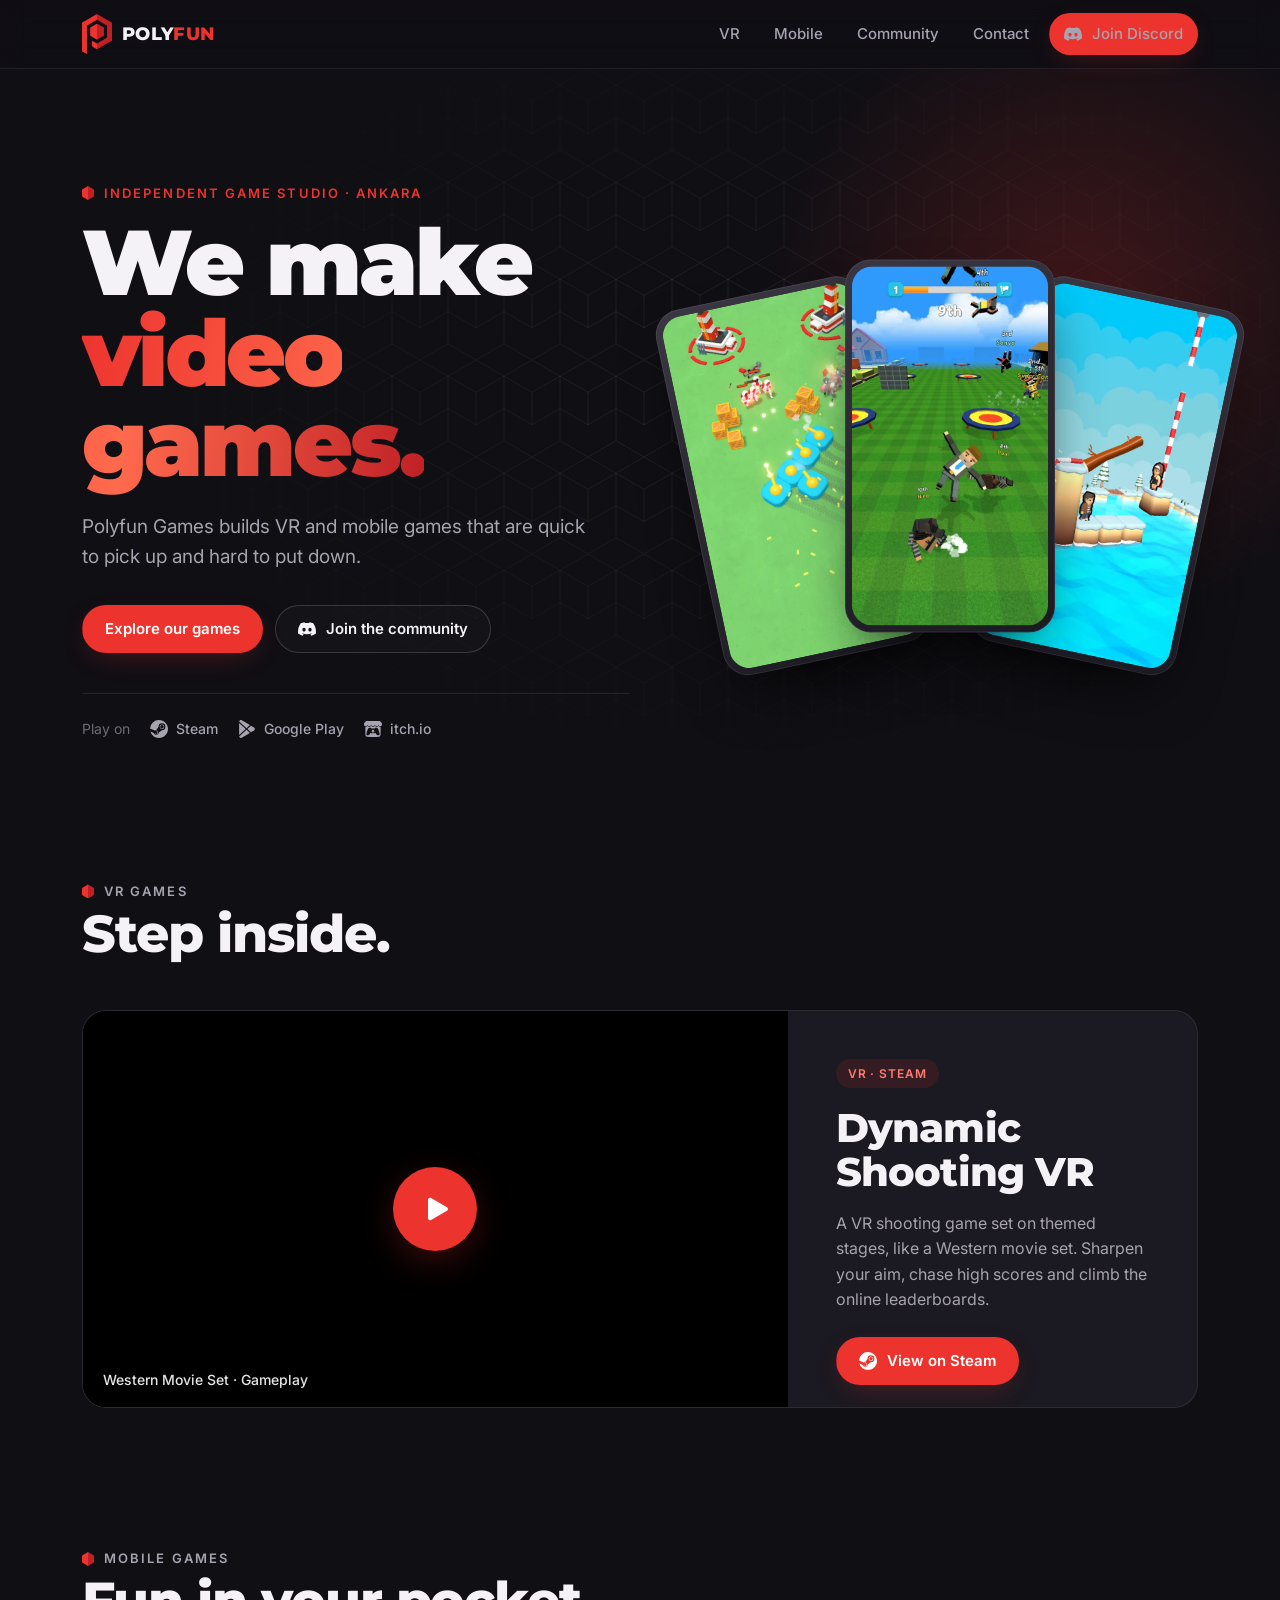
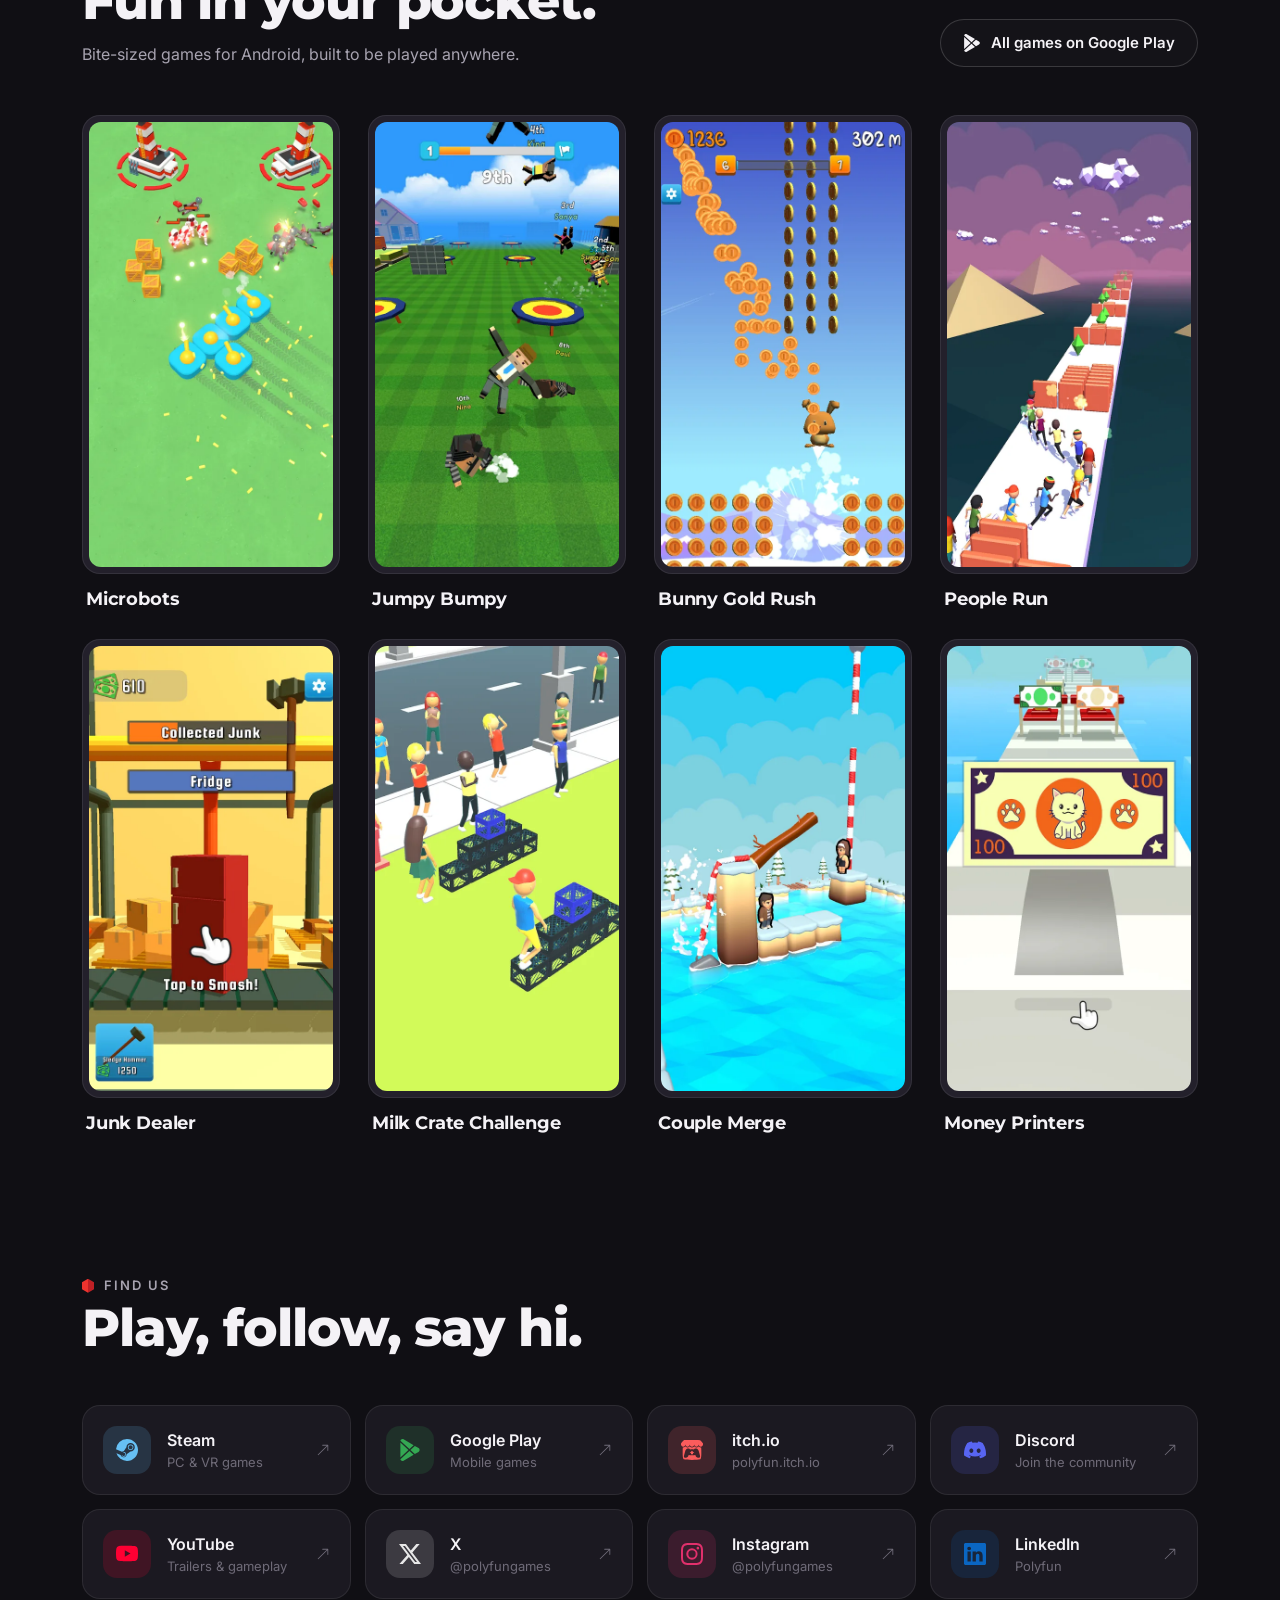
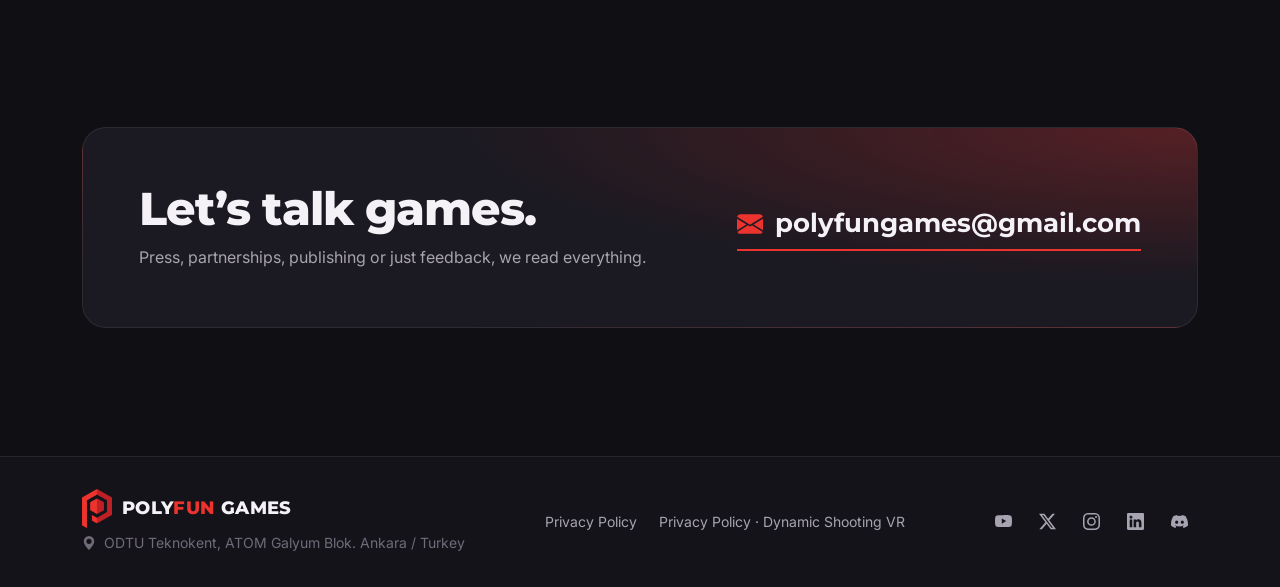
==== index.html @ 25c93b65 "polyfun games web site update, get rid of google pages" ====
<!doctype html>
<html lang="en" class="no-js">
<head>
  <meta charset="utf-8">
  <meta name="viewport" content="width=device-width, initial-scale=1">
  <title>Polyfun Games — We make video games</title>
  <meta name="description" content="Polyfun Games is an independent game studio from Ankara, Turkey, making VR and mobile games.">
  <link rel="canonical" href="https://www.polyfungames.com/">
  <meta name="theme-color" content="#100f14">

  <meta property="og:type" content="website">
  <meta property="og:site_name" content="Polyfun Games">
  <meta property="og:title" content="Polyfun Games — We make video games">
  <meta property="og:description" content="Independent game studio from Ankara, Turkey, making VR and mobile games.">
  <meta property="og:url" content="https://www.polyfungames.com/">
  <meta property="og:image" content="https://www.polyfungames.com/assets/img/og-image.png">
  <meta name="twitter:card" content="summary_large_image">
  <meta name="twitter:site" content="@polyfungames">

  <link rel="icon" type="image/png" href="favicon.png">
  <link rel="apple-touch-icon" href="apple-touch-icon.png">

  <link rel="preconnect" href="https://fonts.googleapis.com">
  <link rel="preconnect" href="https://fonts.gstatic.com" crossorigin>
  <link rel="stylesheet" href="https://fonts.googleapis.com/css2?family=Inter:wght@400;500;600&family=Montserrat:wght@700;800;900&display=swap">
  <link rel="stylesheet" href="assets/css/style.css">
  <script src="assets/js/main.js" defer></script>
</head>
<body>

<!-- Icon sprite (Bootstrap Icons, MIT · itch.io from Simple Icons, CC0) -->
<svg width="0" height="0" style="position:absolute" aria-hidden="true">
  <symbol id="i-steam" viewBox="0 0 16 16"><path d="M.329 10.333A8.01 8.01 0 0 0 7.99 16C12.414 16 16 12.418 16 8s-3.586-8-8.009-8A8.006 8.006 0 0 0 0 7.468l.003.006 4.304 1.769A2.2 2.2 0 0 1 5.62 8.88l1.96-2.844-.001-.04a3.046 3.046 0 0 1 3.042-3.043 3.046 3.046 0 0 1 3.042 3.043 3.047 3.047 0 0 1-3.111 3.044l-2.804 2a2.223 2.223 0 0 1-3.075 2.11 2.22 2.22 0 0 1-1.312-1.568L.33 10.333Z"/><path d="M4.868 12.683a1.715 1.715 0 0 0 1.318-3.165 1.7 1.7 0 0 0-1.263-.02l1.023.424a1.261 1.261 0 1 1-.97 2.33l-.99-.41a1.7 1.7 0 0 0 .882.84Zm3.726-6.687a2.03 2.03 0 0 0 2.027 2.029 2.03 2.03 0 0 0 2.027-2.029 2.03 2.03 0 0 0-2.027-2.027 2.03 2.03 0 0 0-2.027 2.027m2.03-1.527a1.524 1.524 0 1 1-.002 3.048 1.524 1.524 0 0 1 .002-3.048"/></symbol>
  <symbol id="i-play" viewBox="0 0 16 16"><path d="M14.222 9.374c1.037-.61 1.037-2.137 0-2.748L11.528 5.04 8.32 8l3.207 2.96zm-3.595 2.116L7.583 8.68 1.03 14.73c.201 1.029 1.36 1.61 2.303 1.055zM1 13.396V2.603L6.846 8zM1.03 1.27l6.553 6.05 3.044-2.81L3.333.215C2.39-.341 1.231.24 1.03 1.27"/></symbol>
  <symbol id="i-itch" viewBox="0 0 24 24"><path d="M3.13 1.338C2.08 1.96.02 4.328 0 4.95v1.03c0 1.303 1.22 2.45 2.325 2.45 1.33 0 2.436-1.102 2.436-2.41 0 1.308 1.07 2.41 2.4 2.41 1.328 0 2.362-1.102 2.362-2.41 0 1.308 1.137 2.41 2.466 2.41h.024c1.33 0 2.466-1.102 2.466-2.41 0 1.308 1.034 2.41 2.363 2.41 1.33 0 2.4-1.102 2.4-2.41 0 1.308 1.106 2.41 2.435 2.41C22.78 8.43 24 7.282 24 5.98V4.95c-.02-.62-2.082-2.99-3.13-3.612-3.253-.114-5.508-.134-8.87-.133-3.362 0-7.945.053-8.87.133zm6.376 6.477a2.74 2.74 0 0 1-.468.602c-.5.49-1.19.795-1.947.795a2.786 2.786 0 0 1-1.95-.795c-.182-.178-.32-.37-.446-.59-.127.222-.303.412-.486.59a2.788 2.788 0 0 1-1.95.795c-.092 0-.187-.025-.264-.052-.107 1.113-.152 2.176-.168 2.95v.005l-.006 1.167c.02 2.334-.23 7.564 1.03 8.85 1.952.454 5.545.662 9.15.663 3.605 0 7.198-.21 9.15-.664 1.26-1.284 1.01-6.514 1.03-8.848l-.006-1.167v-.004c-.016-.775-.06-1.838-.168-2.95-.077.026-.172.052-.263.052a2.788 2.788 0 0 1-1.95-.795c-.184-.178-.36-.368-.486-.59-.127.22-.265.412-.447.59a2.786 2.786 0 0 1-1.95.794c-.76 0-1.446-.303-1.948-.793a2.74 2.74 0 0 1-.468-.602 2.738 2.738 0 0 1-.463.602 2.787 2.787 0 0 1-1.95.794h-.16a2.787 2.787 0 0 1-1.95-.793 2.738 2.738 0 0 1-.464-.602zm-2.004 2.59v.002c.795.002 1.5 0 2.373.953.687-.072 1.406-.108 2.125-.107.72 0 1.438.035 2.125.107.873-.953 1.578-.95 2.372-.953.376 0 1.876 0 2.92 2.934l1.123 4.028c.832 2.995-.266 3.068-1.636 3.07-2.03-.075-3.156-1.55-3.156-3.025-1.124.184-2.436.276-3.748.277-1.312 0-2.624-.093-3.748-.277 0 1.475-1.125 2.95-3.156 3.026-1.37-.004-2.468-.077-1.636-3.072l1.122-4.027c1.045-2.934 2.545-2.934 2.92-2.934zM12 12.714c-.002.002-2.14 1.964-2.523 2.662l1.4-.056v1.22c0 .056.56.033 1.123.007.562.026 1.124.05 1.124-.008v-1.22l1.4.055C14.138 14.677 12 12.713 12 12.713z"/></symbol>
  <symbol id="i-discord" viewBox="0 0 16 16"><path d="M13.545 2.907a13.2 13.2 0 0 0-3.257-1.011.05.05 0 0 0-.052.025c-.141.25-.297.577-.406.833a12.2 12.2 0 0 0-3.658 0 8 8 0 0 0-.412-.833.05.05 0 0 0-.052-.025c-1.125.194-2.22.534-3.257 1.011a.04.04 0 0 0-.021.018C.356 6.024-.213 9.047.066 12.032q.003.022.021.037a13.3 13.3 0 0 0 3.995 2.02.05.05 0 0 0 .056-.019q.463-.63.818-1.329a.05.05 0 0 0-.01-.059l-.018-.011a9 9 0 0 1-1.248-.595.05.05 0 0 1-.02-.066l.015-.019q.127-.095.248-.195a.05.05 0 0 1 .051-.007c2.619 1.196 5.454 1.196 8.041 0a.05.05 0 0 1 .053.007q.121.1.248.195a.05.05 0 0 1-.004.085 8 8 0 0 1-1.249.594.05.05 0 0 0-.03.03.05.05 0 0 0 .003.041c.24.465.515.909.817 1.329a.05.05 0 0 0 .056.019 13.2 13.2 0 0 0 4.001-2.02.05.05 0 0 0 .021-.037c.334-3.451-.559-6.449-2.366-9.106a.03.03 0 0 0-.02-.019m-8.198 7.307c-.789 0-1.438-.724-1.438-1.612s.637-1.613 1.438-1.613c.807 0 1.45.73 1.438 1.613 0 .888-.637 1.612-1.438 1.612m5.316 0c-.788 0-1.438-.724-1.438-1.612s.637-1.613 1.438-1.613c.807 0 1.451.73 1.438 1.613 0 .888-.631 1.612-1.438 1.612"/></symbol>
  <symbol id="i-youtube" viewBox="0 0 16 16"><path d="M8.051 1.999h.089c.822.003 4.987.033 6.11.335a2.01 2.01 0 0 1 1.415 1.42c.101.38.172.883.22 1.402l.01.104.022.26.008.104c.065.914.073 1.77.074 1.957v.075c-.001.194-.01 1.108-.082 2.06l-.008.105-.009.104c-.05.572-.124 1.14-.235 1.558a2.01 2.01 0 0 1-1.415 1.42c-1.16.312-5.569.334-6.18.335h-.142c-.309 0-1.587-.006-2.927-.052l-.17-.006-.087-.004-.171-.007-.171-.007c-1.11-.049-2.167-.128-2.654-.26a2.01 2.01 0 0 1-1.415-1.419c-.111-.417-.185-.986-.235-1.558L.09 9.82l-.008-.104A31 31 0 0 1 0 7.68v-.123c.002-.215.01-.958.064-1.778l.007-.103.003-.052.008-.104.022-.26.01-.104c.048-.519.119-1.023.22-1.402a2.01 2.01 0 0 1 1.415-1.42c.487-.13 1.544-.21 2.654-.26l.17-.007.172-.006.086-.003.171-.007A100 100 0 0 1 7.858 2zM6.4 5.209v4.818l4.157-2.408z"/></symbol>
  <symbol id="i-x" viewBox="0 0 16 16"><path d="M12.6.75h2.454l-5.36 6.142L16 15.25h-4.937l-3.867-5.07-4.425 5.07H.316l5.733-6.57L0 .75h5.063l3.495 4.633L12.601.75Zm-.86 13.028h1.36L4.323 2.145H2.865z"/></symbol>
  <symbol id="i-instagram" viewBox="0 0 16 16"><path d="M8 0C5.829 0 5.556.01 4.703.048 3.85.088 3.269.222 2.76.42a3.9 3.9 0 0 0-1.417.923A3.9 3.9 0 0 0 .42 2.76C.222 3.268.087 3.85.048 4.7.01 5.555 0 5.827 0 8.001c0 2.172.01 2.444.048 3.297.04.852.174 1.433.372 1.942.205.526.478.972.923 1.417.444.445.89.719 1.416.923.51.198 1.09.333 1.942.372C5.555 15.99 5.827 16 8 16s2.444-.01 3.298-.048c.851-.04 1.434-.174 1.943-.372a3.9 3.9 0 0 0 1.416-.923c.445-.445.718-.891.923-1.417.197-.509.332-1.09.372-1.942C15.99 10.445 16 10.173 16 8s-.01-2.445-.048-3.299c-.04-.851-.175-1.433-.372-1.941a3.9 3.9 0 0 0-.923-1.417A3.9 3.9 0 0 0 13.24.42c-.51-.198-1.092-.333-1.943-.372C10.443.01 10.172 0 7.998 0zm-.717 1.442h.718c2.136 0 2.389.007 3.232.046.78.035 1.204.166 1.486.275.373.145.64.319.92.599s.453.546.598.92c.11.281.24.705.275 1.485.039.843.047 1.096.047 3.231s-.008 2.389-.047 3.232c-.035.78-.166 1.203-.275 1.485a2.5 2.5 0 0 1-.599.919c-.28.28-.546.453-.92.598-.28.11-.704.24-1.485.276-.843.038-1.096.047-3.232.047s-2.39-.009-3.233-.047c-.78-.036-1.203-.166-1.485-.276a2.5 2.5 0 0 1-.92-.598 2.5 2.5 0 0 1-.6-.92c-.109-.281-.24-.705-.275-1.485-.038-.843-.046-1.096-.046-3.233s.008-2.388.046-3.231c.036-.78.166-1.204.276-1.486.145-.373.319-.64.599-.92s.546-.453.92-.598c.282-.11.705-.24 1.485-.276.738-.034 1.024-.044 2.515-.045zm4.988 1.328a.96.96 0 1 0 0 1.92.96.96 0 0 0 0-1.92m-4.27 1.122a4.109 4.109 0 1 0 0 8.217 4.109 4.109 0 0 0 0-8.217m0 1.441a2.667 2.667 0 1 1 0 5.334 2.667 2.667 0 0 1 0-5.334"/></symbol>
  <symbol id="i-linkedin" viewBox="0 0 16 16"><path d="M0 1.146C0 .513.526 0 1.175 0h13.65C15.474 0 16 .513 16 1.146v13.708c0 .633-.526 1.146-1.175 1.146H1.175C.526 16 0 15.487 0 14.854zm4.943 12.248V6.169H2.542v7.225zm-1.2-8.212c.837 0 1.358-.554 1.358-1.248-.015-.709-.52-1.248-1.342-1.248S2.4 3.226 2.4 3.934c0 .694.521 1.248 1.327 1.248zm4.908 8.212V9.359c0-.216.016-.432.08-.586.173-.431.568-.878 1.232-.878.869 0 1.216.662 1.216 1.634v3.865h2.401V9.25c0-2.22-1.184-3.252-2.764-3.252-1.274 0-1.845.7-2.165 1.193v.025h-.016l.016-.025V6.169h-2.4c.03.678 0 7.225 0 7.225z"/></symbol>
  <symbol id="i-mail" viewBox="0 0 16 16"><path d="M.05 3.555A2 2 0 0 1 2 2h12a2 2 0 0 1 1.95 1.555L8 8.414zM0 4.697v7.104l5.803-3.558zM6.761 8.83l-6.57 4.027A2 2 0 0 0 2 14h12a2 2 0 0 0 1.808-1.144l-6.57-4.027L8 9.586zm3.436-.586L16 11.801V4.697z"/></symbol>
  <symbol id="i-pin" viewBox="0 0 16 16"><path d="M8 16s6-5.686 6-10A6 6 0 0 0 2 6c0 4.314 6 10 6 10m0-7a3 3 0 1 1 0-6 3 3 0 0 1 0 6"/></symbol>
  <symbol id="i-arrow" viewBox="0 0 16 16"><path fill-rule="evenodd" d="M14 2.5a.5.5 0 0 0-.5-.5h-6a.5.5 0 0 0 0 1h4.793L2.146 13.146a.5.5 0 0 0 .708.708L13 3.707V8.5a.5.5 0 0 0 1 0z"/></symbol>
  <symbol id="i-playbtn" viewBox="0 0 16 16"><path d="m11.596 8.697-6.363 3.692c-.54.313-1.233-.066-1.233-.697V4.308c0-.63.692-1.01 1.233-.696l6.363 3.692a.802.802 0 0 1 0 1.393"/></symbol>
</svg>

<a class="skip-link" href="#main">Skip to content</a>

<header class="site-header">
  <div class="wrap">
    <a class="brand" href="./" aria-label="Polyfun Games home">
      <img src="assets/img/logo-mark.png" alt="" width="30" height="39">
      <span>POLY<b>FUN</b></span>
    </a>
    <nav class="nav" aria-label="Main">
      <a class="nav-link" href="#vr">VR</a>
      <a class="nav-link" href="#mobile">Mobile</a>
      <a class="nav-link" href="#community">Community</a>
      <a class="nav-link" href="#contact">Contact</a>
      <a class="btn btn-primary btn-sm" href="https://discord.com/invite/sTrzYr7uts" target="_blank" rel="noopener">
        <svg class="icon"><use href="#i-discord"/></svg> Join Discord
      </a>
    </nav>
  </div>
</header>

<main id="main">

  <!-- ============ HERO ============ -->
  <section class="hero">
    <div class="wrap">
      <div>
        <p class="eyebrow">Independent game studio · Ankara</p>
        <h1>We make <span class="accent">video games.</span></h1>
        <p class="hero-lede">
          Polyfun Games builds VR and mobile games that are quick to pick up and hard to put down.
        </p>
        <div class="hero-actions">
          <a class="btn btn-primary" href="#vr">Explore our games</a>
          <a class="btn btn-ghost" href="https://discord.com/invite/sTrzYr7uts" target="_blank" rel="noopener">
            <svg class="icon"><use href="#i-discord"/></svg> Join the community
          </a>
        </div>
        <div class="hero-platforms">
          <span>Play on</span>
          <a href="https://store.steampowered.com/developer/polyfun" target="_blank" rel="noopener"><svg class="icon"><use href="#i-steam"/></svg> Steam</a>
          <a href="https://play.google.com/store/apps/dev?id=7869876854271474881" target="_blank" rel="noopener"><svg class="icon"><use href="#i-play"/></svg> Google Play</a>
          <a href="https://polyfun.itch.io/" target="_blank" rel="noopener"><svg class="icon"><use href="#i-itch"/></svg> itch.io</a>
        </div>
      </div>

      <div class="hero-art" aria-hidden="true">
        <img class="mark" src="assets/img/logo-mark.png" alt="">
        <div class="phone phone-1"><img src="assets/img/games/microbots.webp" alt=""></div>
        <div class="phone phone-2"><img src="assets/img/games/jumpy-bumpy.webp" alt=""></div>
        <div class="phone phone-3"><img src="assets/img/games/couple-merge.webp" alt=""></div>
      </div>
    </div>
  </section>

  <!-- ============ VR GAMES ============ -->
  <section class="section" id="vr">
    <div class="wrap">
      <div class="section-head reveal">
        <div>
          <p class="eyebrow">VR Games</p>
          <h2>Step inside.</h2>
        </div>
      </div>

      <article class="feature reveal">
        <div class="feature-media">
          <!-- Click-to-load YouTube player. To change the video, update data-yt and the href. -->
          <a class="yt" href="https://www.youtube.com/watch?v=2rqLua06fVM" data-yt="2rqLua06fVM"
             style="background-image:url('https://i.ytimg.com/vi/2rqLua06fVM/hqdefault.jpg')"
             target="_blank" rel="noopener"
             aria-label="Play video: Dynamic Shooting VR - Western Movie Set, Gameplay 2">
            <span class="yt-play"><svg class="icon"><use href="#i-playbtn"/></svg></span>
            <span class="yt-label">Western Movie Set · Gameplay</span>
          </a>
        </div>
        <div class="feature-body">
          <span class="tag">VR · Steam</span>
          <h3>Dynamic Shooting VR</h3>
          <p>
            A VR shooting game set on themed stages, like a Western movie set.
            Sharpen your aim, chase high scores and climb the online leaderboards.
          </p>
          <a class="btn btn-primary" href="https://store.steampowered.com/app/2549600/" target="_blank" rel="noopener">
            <svg class="icon"><use href="#i-steam"/></svg> View on Steam
          </a>
        </div>
      </article>
    </div>
  </section>

  <!-- ============ MOBILE GAMES ============
       To add a game: drop a 9:16 screenshot in assets/img/games/ and copy one <li> block. -->
  <section class="section" id="mobile">
    <div class="wrap">
      <div class="section-head reveal">
        <div>
          <p class="eyebrow">Mobile Games</p>
          <h2>Fun in your pocket.</h2>
          <p>Bite-sized games for Android, built to be played anywhere.</p>
        </div>
        <a class="btn btn-ghost" href="https://play.google.com/store/apps/dev?id=7869876854271474881" target="_blank" rel="noopener">
          <svg class="icon"><use href="#i-play"/></svg> All games on Google Play
        </a>
      </div>

      <ul class="games">
        <li class="game reveal">
          <div class="game-shot"><img src="assets/img/games/microbots.webp" alt="Microbots gameplay screenshot" loading="lazy" width="540" height="960"></div>
          <h3>Microbots</h3>
        </li>
        <li class="game reveal">
          <div class="game-shot"><img src="assets/img/games/jumpy-bumpy.webp" alt="Jumpy Bumpy gameplay screenshot" loading="lazy" width="540" height="960"></div>
          <h3>Jumpy Bumpy</h3>
        </li>
        <li class="game reveal">
          <div class="game-shot"><img src="assets/img/games/bunny-gold-rush.webp" alt="Bunny Gold Rush gameplay screenshot" loading="lazy" width="540" height="959"></div>
          <h3>Bunny Gold Rush</h3>
        </li>
        <li class="game reveal">
          <div class="game-shot"><img src="assets/img/games/people-run.webp" alt="People Run gameplay screenshot" loading="lazy" width="540" height="960"></div>
          <h3>People Run</h3>
        </li>
        <li class="game reveal">
          <div class="game-shot"><img src="assets/img/games/junk-dealer.webp" alt="Junk Dealer gameplay screenshot" loading="lazy" width="540" height="960"></div>
          <h3>Junk Dealer</h3>
        </li>
        <li class="game reveal">
          <div class="game-shot"><img src="assets/img/games/milk-crate-challenge.webp" alt="Milk Crate Challenge gameplay screenshot" loading="lazy" width="540" height="960"></div>
          <h3>Milk Crate Challenge</h3>
        </li>
        <li class="game reveal">
          <div class="game-shot"><img src="assets/img/games/couple-merge.webp" alt="Couple Merge gameplay screenshot" loading="lazy" width="540" height="960"></div>
          <h3>Couple Merge</h3>
        </li>
        <li class="game reveal">
          <div class="game-shot"><img src="assets/img/games/money-printers.webp" alt="Money Printers gameplay screenshot" loading="lazy" width="540" height="960"></div>
          <h3>Money Printers</h3>
        </li>
      </ul>
    </div>
  </section>

  <!-- ============ COMMUNITY / LINKS ============ -->
  <section class="section" id="community">
    <div class="wrap">
      <div class="section-head reveal">
        <div>
          <p class="eyebrow">Find us</p>
          <h2>Play, follow, say hi.</h2>
        </div>
      </div>

      <ul class="links reveal">
        <li><a class="link-card steam" href="https://store.steampowered.com/developer/polyfun" target="_blank" rel="noopener">
          <span class="badge"><svg class="icon"><use href="#i-steam"/></svg></span>
          <span><strong>Steam</strong><small>PC &amp; VR games</small></span>
          <svg class="icon go"><use href="#i-arrow"/></svg></a></li>
        <li><a class="link-card play" href="https://play.google.com/store/apps/dev?id=7869876854271474881" target="_blank" rel="noopener">
          <span class="badge"><svg class="icon"><use href="#i-play"/></svg></span>
          <span><strong>Google Play</strong><small>Mobile games</small></span>
          <svg class="icon go"><use href="#i-arrow"/></svg></a></li>
        <li><a class="link-card itch" href="https://polyfun.itch.io/" target="_blank" rel="noopener">
          <span class="badge"><svg class="icon"><use href="#i-itch"/></svg></span>
          <span><strong>itch.io</strong><small>polyfun.itch.io</small></span>
          <svg class="icon go"><use href="#i-arrow"/></svg></a></li>
        <li><a class="link-card discord" href="https://discord.com/invite/sTrzYr7uts" target="_blank" rel="noopener">
          <span class="badge"><svg class="icon"><use href="#i-discord"/></svg></span>
          <span><strong>Discord</strong><small>Join the community</small></span>
          <svg class="icon go"><use href="#i-arrow"/></svg></a></li>
        <li><a class="link-card youtube" href="https://www.youtube.com/channel/UCm9LjdjXu39k2IGFryToTPw" target="_blank" rel="noopener">
          <span class="badge"><svg class="icon"><use href="#i-youtube"/></svg></span>
          <span><strong>YouTube</strong><small>Trailers &amp; gameplay</small></span>
          <svg class="icon go"><use href="#i-arrow"/></svg></a></li>
        <li><a class="link-card x" href="https://twitter.com/polyfungames" target="_blank" rel="noopener">
          <span class="badge"><svg class="icon"><use href="#i-x"/></svg></span>
          <span><strong>X</strong><small>@polyfungames</small></span>
          <svg class="icon go"><use href="#i-arrow"/></svg></a></li>
        <li><a class="link-card instagram" href="https://www.instagram.com/polyfungames" target="_blank" rel="noopener">
          <span class="badge"><svg class="icon"><use href="#i-instagram"/></svg></span>
          <span><strong>Instagram</strong><small>@polyfungames</small></span>
          <svg class="icon go"><use href="#i-arrow"/></svg></a></li>
        <li><a class="link-card linkedin" href="https://www.linkedin.com/company/polyfun/" target="_blank" rel="noopener">
          <span class="badge"><svg class="icon"><use href="#i-linkedin"/></svg></span>
          <span><strong>LinkedIn</strong><small>Polyfun</small></span>
          <svg class="icon go"><use href="#i-arrow"/></svg></a></li>
      </ul>
    </div>
  </section>

  <!-- ============ CONTACT ============ -->
  <section class="section" id="contact">
    <div class="wrap">
      <div class="contact reveal">
        <div>
          <h2>Let’s talk games.</h2>
          <p>Press, partnerships, publishing or just feedback, we read everything.</p>
        </div>
        <a class="contact-mail" href="mailto:polyfungames@gmail.com">
          <svg class="icon"><use href="#i-mail"/></svg> polyfungames@gmail.com
        </a>
      </div>
    </div>
  </section>

</main>

<footer class="site-footer">
  <div class="wrap">
    <div class="footer-meta">
      <a class="brand" href="./"><img src="assets/img/logo-mark.png" alt="" width="30" height="39"><span>POLY<b>FUN</b> GAMES</span></a>
      <span class="addr"><svg class="icon"><use href="#i-pin"/></svg> ODTU Teknokent, ATOM Galyum Blok. Ankara / Turkey</span>
    </div>
    <nav class="footer-links" aria-label="Legal">
      <a href="p/privacy-policy.html">Privacy Policy</a>
      <a href="p/privacy-policy-dynamicshootingvr.html">Privacy Policy · Dynamic Shooting VR</a>
    </nav>
    <div class="socials">
      <a href="https://www.youtube.com/channel/UCm9LjdjXu39k2IGFryToTPw" target="_blank" rel="noopener" aria-label="YouTube"><svg class="icon"><use href="#i-youtube"/></svg></a>
      <a href="https://twitter.com/polyfungames" target="_blank" rel="noopener" aria-label="X (Twitter)"><svg class="icon"><use href="#i-x"/></svg></a>
      <a href="https://www.instagram.com/polyfungames" target="_blank" rel="noopener" aria-label="Instagram"><svg class="icon"><use href="#i-instagram"/></svg></a>
      <a href="https://www.linkedin.com/company/polyfun/" target="_blank" rel="noopener" aria-label="LinkedIn"><svg class="icon"><use href="#i-linkedin"/></svg></a>
      <a href="https://discord.com/invite/sTrzYr7uts" target="_blank" rel="noopener" aria-label="Discord"><svg class="icon"><use href="#i-discord"/></svg></a>
    </div>
  </div>
</footer>

</body>
</html>
---- assets/css/style.css ----
/* ==========================================================================
   Polyfun Games — site styles
   Colors are pulled from the logo: two-tone red on a near-black canvas.
   ========================================================================== */

:root {
  --bg: #100f14;
  --bg-2: #15131a;
  --surface: #1b1921;
  --surface-2: #23202b;
  --line: rgba(255, 255, 255, 0.08);
  --line-strong: rgba(255, 255, 255, 0.16);
  --text: #f4f2f6;
  --muted: #a7a3b0;
  --faint: #6f6b78;
  --red: #ed332e;        /* logo light face */
  --red-dark: #bf2025;   /* logo dark face */
  --red-glow: rgba(237, 51, 46, 0.35);

  --font-display: "Montserrat", system-ui, sans-serif;
  --font-body: "Inter", system-ui, -apple-system, "Segoe UI", sans-serif;

  --radius: 18px;
  --radius-sm: 12px;
  --wrap: 1180px;
  --gutter: clamp(16px, 4vw, 32px);
  --ease: cubic-bezier(0.2, 0.8, 0.2, 1);

  color-scheme: dark;
}

*,
*::before,
*::after { box-sizing: border-box; }

html { scroll-behavior: smooth; scroll-padding-top: 84px; }

body {
  margin: 0;
  background: var(--bg);
  color: var(--text);
  font-family: var(--font-body);
  font-size: 16px;
  line-height: 1.6;
  -webkit-font-smoothing: antialiased;
  overflow-x: hidden;
}

img { display: block; max-width: 100%; }
a { color: inherit; }
::selection { background: var(--red); color: #fff; }

.wrap {
  width: 100%;
  max-width: var(--wrap);
  margin: 0 auto;
  padding: 0 var(--gutter);
}

.icon { width: 1em; height: 1em; fill: currentColor; flex: none; }

.skip-link {
  position: absolute; left: 16px; top: -60px; z-index: 100;
  padding: 10px 16px; border-radius: 8px;
  background: var(--red); color: #fff; font-weight: 600; text-decoration: none;
}
.skip-link:focus { top: 16px; }

:focus-visible { outline: 2px solid var(--red); outline-offset: 3px; border-radius: 6px; }

/* ---------- Header ---------- */

.site-header {
  position: sticky; top: 0; z-index: 50;
  background: rgba(16, 15, 20, 0.72);
  backdrop-filter: saturate(140%) blur(14px);
  -webkit-backdrop-filter: saturate(140%) blur(14px);
  border-bottom: 1px solid var(--line);
}
.site-header .wrap {
  display: flex; align-items: center; justify-content: space-between;
  height: 68px; gap: 24px;
}

.brand {
  display: inline-flex; align-items: center; gap: 10px;
  text-decoration: none;
  font-family: var(--font-display); font-weight: 800; font-size: 18px;
  letter-spacing: 0.02em;
}
.brand img { width: 30px; height: auto; }
.brand span b { color: var(--red); font-weight: 800; }

.nav { display: flex; align-items: center; gap: 6px; }
.nav a {
  padding: 8px 14px; border-radius: 999px;
  color: var(--muted); text-decoration: none; font-weight: 500; font-size: 15px;
  transition: color 0.2s, background 0.2s;
}
.nav a:hover { color: var(--text); background: var(--surface-2); }

@media (max-width: 760px) {
  .nav .nav-link { display: none; }
}

/* ---------- Buttons ---------- */

.btn {
  display: inline-flex; align-items: center; justify-content: center; gap: 10px;
  min-height: 48px; padding: 0 22px;
  border-radius: 999px; border: 1px solid transparent;
  font-family: var(--font-body); font-weight: 600; font-size: 15px;
  text-decoration: none; cursor: pointer; white-space: nowrap;
  transition: transform 0.25s var(--ease), background 0.2s, border-color 0.2s, box-shadow 0.25s;
}
.btn .icon { font-size: 18px; }
.btn:hover { transform: translateY(-2px); }

.btn-primary {
  background: linear-gradient(135deg, var(--red) 0%, var(--red) 50%, var(--red-dark) 50%, var(--red-dark) 100%);
  background-size: 220% 100%; background-position: 0 0;
  color: #fff;
  box-shadow: 0 8px 28px -10px var(--red-glow);
}
.btn-primary:hover { background-position: 100% 0; box-shadow: 0 14px 34px -10px var(--red-glow); }

.btn-ghost { border-color: var(--line-strong); color: var(--text); background: rgba(255, 255, 255, 0.02); }
.btn-ghost:hover { border-color: var(--text); background: rgba(255, 255, 255, 0.06); }

.btn-sm { min-height: 40px; padding: 0 16px; font-size: 14px; }

/* ---------- Section scaffolding ---------- */

.section { padding: clamp(72px, 10vw, 128px) 0; position: relative; }
.section + .section,
.hero + .section { padding-top: 0; }

.section-head {
  display: flex; align-items: flex-end; justify-content: space-between; gap: 24px;
  margin-bottom: clamp(32px, 5vw, 48px); flex-wrap: wrap;
}
.eyebrow {
  display: inline-flex; align-items: center; gap: 10px;
  margin: 0 0 14px;
  color: var(--red); font-weight: 600; font-size: 13px;
  letter-spacing: 0.16em; text-transform: uppercase;
}
/* tiny isometric cube, echoing the logo */
.eyebrow::before {
  content: ""; width: 12px; height: 14px;
  background: linear-gradient(90deg, var(--red) 50%, var(--red-dark) 50%);
  clip-path: polygon(50% 0, 100% 25%, 100% 75%, 50% 100%, 0 75%, 0 25%);
}
h1, h2, h3 { font-family: var(--font-display); line-height: 1.08; margin: 0; letter-spacing: -0.02em; }
h2 { font-size: clamp(32px, 5vw, 52px); font-weight: 800; }
.section-head p { margin: 12px 0 0; color: var(--muted); max-width: 520px; }

/* ---------- Hero ---------- */

.hero {
  position: relative;
  padding: clamp(56px, 9vw, 112px) 0 clamp(72px, 10vw, 128px);
  overflow: hidden;
}
/* isometric cube lattice, faded towards the edges */
.hero::before {
  content: ""; position: absolute; inset: 0; z-index: -2;
  background-image: url("data:image/svg+xml,%3Csvg xmlns='http://www.w3.org/2000/svg' width='56' height='97' viewBox='0 0 56 97'%3E%3Cg fill='none' stroke='%23ffffff' stroke-opacity='.06'%3E%3Cpath d='M28 0 56 16.2v32.3L28 64.7 0 48.5V16.2zM28 32.3 56 16.2M28 32.3 0 16.2M28 32.3v32.4M0 48.5v32.3l28 16.2 28-16.2V48.5'/%3E%3C/g%3E%3C/svg%3E");
  mask-image: radial-gradient(ellipse 70% 70% at 60% 40%, #000 20%, transparent 75%);
  -webkit-mask-image: radial-gradient(ellipse 70% 70% at 60% 40%, #000 20%, transparent 75%);
}
.hero::after {
  content: ""; position: absolute; z-index: -1;
  width: 720px; height: 720px; right: -160px; top: -120px;
  background: radial-gradient(circle, rgba(237, 51, 46, 0.22), transparent 62%);
  pointer-events: none;
}

.hero .wrap {
  display: grid; grid-template-columns: 1.05fr 0.95fr; align-items: center;
  gap: clamp(40px, 6vw, 72px);
}

.hero h1 {
  font-size: clamp(44px, 7.4vw, 92px);
  font-weight: 900;
  letter-spacing: -0.035em;
  line-height: 0.98;
}
.hero h1 .accent {
  background: linear-gradient(100deg, var(--red) 0%, #ff6a4d 50%, var(--red-dark) 100%);
  -webkit-background-clip: text; background-clip: text; color: transparent;
}
.hero-lede {
  margin: 24px 0 32px; max-width: 520px;
  color: var(--muted); font-size: clamp(17px, 1.6vw, 19px);
}
.hero-actions { display: flex; flex-wrap: wrap; gap: 12px; }

.hero-platforms {
  display: flex; align-items: center; flex-wrap: wrap; gap: 8px 20px;
  margin-top: 40px; padding-top: 24px; border-top: 1px solid var(--line);
  color: var(--faint); font-size: 14px;
}
.hero-platforms a {
  display: inline-flex; align-items: center; gap: 8px;
  color: var(--muted); text-decoration: none; font-weight: 500;
  transition: color 0.2s;
}
.hero-platforms a:hover { color: var(--text); }
.hero-platforms .icon { font-size: 18px; }

/* fanned stack of phone screenshots */
.hero-art { position: relative; height: clamp(420px, 46vw, 560px); }
.hero-art .mark {
  position: absolute; left: 50%; top: 50%; width: 58%;
  transform: translate(-50%, -50%);
  opacity: 0.16; filter: blur(1px);
}
.phone {
  position: absolute; top: 50%; left: 50%;
  width: clamp(150px, 17vw, 210px); aspect-ratio: 9 / 16;
  border-radius: 26px; padding: 7px;
  background: linear-gradient(160deg, #3a3642, #1b1921);
  box-shadow: 0 30px 60px -20px rgba(0, 0, 0, 0.8), inset 0 0 0 1px rgba(255, 255, 255, 0.08);
  transition: transform 0.6s var(--ease);
}
.phone img { width: 100%; height: 100%; object-fit: cover; border-radius: 20px; }
.phone-1 { transform: translate(-125%, -46%) rotate(-12deg); }
.phone-2 { transform: translate(-50%, -54%); z-index: 2; }
.phone-3 { transform: translate(25%, -46%) rotate(12deg); }
.hero-art:hover .phone-1 { transform: translate(-135%, -48%) rotate(-15deg); }
.hero-art:hover .phone-2 { transform: translate(-50%, -58%); }
.hero-art:hover .phone-3 { transform: translate(35%, -48%) rotate(15deg); }

@media (max-width: 900px) {
  .hero .wrap { grid-template-columns: 1fr; }
  .hero { padding-bottom: 48px; }
  .hero-art { height: 400px; margin-top: 8px; }
  .phone { width: 150px; }
}
@media (max-width: 420px) {
  .hero-art { height: 330px; }
  .phone { width: 122px; border-radius: 20px; padding: 5px; }
  .phone img { border-radius: 16px; }
}

/* ---------- VR feature ---------- */

.feature {
  display: grid; grid-template-columns: 1.45fr 1fr;
  background: var(--surface);
  border: 1px solid var(--line); border-radius: calc(var(--radius) + 6px);
  overflow: hidden;
}
.feature-media { position: relative; background: #000; aspect-ratio: 16 / 9; }
.feature-media iframe { position: absolute; inset: 0; width: 100%; height: 100%; border: 0; }

/* click-to-load YouTube (no YouTube scripts until the visitor presses play) */
.yt {
  position: absolute; inset: 0; display: grid; place-items: center;
  background: #000 center / cover no-repeat;
  cursor: pointer; border: 0; padding: 0; width: 100%; color: #fff;
}
.yt::before {
  content: ""; position: absolute; inset: 0;
  background: linear-gradient(180deg, rgba(0, 0, 0, 0.05), rgba(0, 0, 0, 0.55));
  transition: opacity 0.3s;
}
.yt-play {
  position: relative; display: grid; place-items: center;
  width: 84px; height: 84px; border-radius: 50%;
  background: var(--red); box-shadow: 0 10px 40px -6px var(--red-glow);
  transition: transform 0.3s var(--ease);
}
.yt-play .icon { font-size: 40px; margin-left: 5px; }
.yt:hover .yt-play { transform: scale(1.08); }
.yt-label {
  position: absolute; left: 20px; bottom: 16px;
  font-size: 14px; font-weight: 500; opacity: 0.9;
}

.feature-body {
  padding: clamp(28px, 4vw, 48px);
  display: flex; flex-direction: column; justify-content: center; gap: 18px;
}
.tag {
  align-self: flex-start;
  display: inline-flex; align-items: center; gap: 6px;
  padding: 5px 12px; border-radius: 999px;
  background: rgba(237, 51, 46, 0.12); color: #ff7b6e;
  font-size: 12px; font-weight: 600; letter-spacing: 0.08em; text-transform: uppercase;
}
.feature-body h3 { font-size: clamp(28px, 3.4vw, 40px); font-weight: 800; }
.feature-body p { margin: 0; color: var(--muted); }
.feature-body .btn { align-self: flex-start; margin-top: 6px; }

@media (max-width: 900px) {
  .feature { grid-template-columns: 1fr; }
}

/* ---------- Mobile games grid ---------- */

.games {
  display: grid; grid-template-columns: repeat(4, 1fr);
  gap: clamp(16px, 2.4vw, 28px);
  list-style: none; margin: 0; padding: 0;
}
.game { position: relative; }
.game-shot {
  aspect-ratio: 9 / 16; border-radius: var(--radius);
  padding: 6px; background: var(--surface-2);
  border: 1px solid var(--line);
  overflow: hidden;
  transition: transform 0.45s var(--ease), box-shadow 0.45s var(--ease), border-color 0.3s;
}
.game-shot img {
  width: 100%; height: 100%; object-fit: cover;
  border-radius: calc(var(--radius) - 6px);
  transition: transform 0.6s var(--ease);
}
.game:hover .game-shot {
  transform: translateY(-8px) rotate(-1.2deg);
  border-color: rgba(237, 51, 46, 0.5);
  box-shadow: 0 30px 50px -24px var(--red-glow);
}
.game:hover .game-shot img { transform: scale(1.04); }
.game h3 { margin: 16px 4px 2px; font-size: 18px; font-weight: 700; letter-spacing: -0.01em; }
.game p { margin: 0 4px; color: var(--faint); font-size: 14px; }

@media (max-width: 900px) { .games { grid-template-columns: repeat(3, 1fr); } }
@media (max-width: 620px) {
  .games { grid-template-columns: repeat(2, 1fr); }
  .game h3 { font-size: 16px; }
}

/* ---------- Find us ---------- */

.links {
  display: grid; grid-template-columns: repeat(4, 1fr); gap: 14px;
  list-style: none; margin: 0; padding: 0;
}
.link-card {
  --brand: var(--red);
  position: relative; display: flex; align-items: center; gap: 16px;
  padding: 20px; height: 100%;
  background: var(--surface); border: 1px solid var(--line); border-radius: var(--radius);
  text-decoration: none; overflow: hidden;
  transition: border-color 0.25s, transform 0.3s var(--ease), background 0.25s;
}
.link-card:hover { transform: translateY(-3px); border-color: var(--line-strong); background: var(--surface-2); }
.link-card .badge {
  display: grid; place-items: center; flex: none;
  width: 48px; height: 48px; border-radius: 14px;
  background: color-mix(in srgb, var(--brand) 16%, transparent);
  color: var(--brand); font-size: 22px;
  transition: background 0.25s, color 0.25s;
}
.link-card:hover .badge { background: var(--brand); color: #fff; }
.link-card strong { display: block; font-weight: 600; }
.link-card small { display: block; color: var(--faint); font-size: 13px; line-height: 1.4; }
.link-card .go {
  margin-left: auto; color: var(--faint); font-size: 14px;
  transition: transform 0.25s var(--ease), color 0.25s;
}
.link-card:hover .go { color: var(--text); transform: translate(2px, -2px); }

.link-card.steam     { --brand: #66c0f4; }
.link-card.play      { --brand: #34a853; }
.link-card.itch      { --brand: #fa5c5c; }
.link-card.discord   { --brand: #5865f2; }
.link-card.youtube   { --brand: #ff0033; }
.link-card.x         { --brand: #e7e7e7; }
.link-card.x:hover .badge { color: #000; }
.link-card.instagram { --brand: #e1306c; }
.link-card.linkedin  { --brand: #0a66c2; }

@media (max-width: 1000px) { .links { grid-template-columns: repeat(2, 1fr); } }
@media (max-width: 520px)  { .links { grid-template-columns: 1fr; } }

/* ---------- Contact ---------- */

.contact {
  position: relative; overflow: hidden;
  display: flex; align-items: center; justify-content: space-between; gap: 32px; flex-wrap: wrap;
  padding: clamp(32px, 5vw, 56px);
  border-radius: calc(var(--radius) + 6px);
  background:
    radial-gradient(120% 140% at 100% 0%, rgba(237, 51, 46, 0.28), transparent 55%),
    var(--surface);
  border: 1px solid var(--line);
}
.contact h2 { font-size: clamp(30px, 4.4vw, 46px); }
.contact p { margin: 12px 0 0; color: var(--muted); }
.contact-mail {
  display: inline-flex; align-items: center; gap: 12px;
  font-family: var(--font-display); font-weight: 700;
  font-size: clamp(18px, 2.4vw, 26px);
  text-decoration: none; word-break: break-all;
  border-bottom: 2px solid var(--red); padding-bottom: 4px;
  transition: color 0.2s;
}
.contact-mail:hover { color: #ff7b6e; }
.contact-mail .icon { color: var(--red); }

/* ---------- Footer ---------- */

.site-footer {
  border-top: 1px solid var(--line);
  background: var(--bg-2);
  color: var(--faint); font-size: 14px;
}
.site-footer .wrap {
  display: flex; align-items: center; justify-content: space-between; gap: 20px 32px; flex-wrap: wrap;
  padding-top: 32px; padding-bottom: 32px;
}
.footer-meta { display: flex; flex-direction: column; gap: 4px; }
.footer-meta .brand { color: var(--text); }
.footer-meta .addr { display: inline-flex; align-items: center; gap: 8px; }
.footer-links { display: flex; flex-wrap: wrap; gap: 6px 22px; }
.footer-links a { color: var(--muted); text-decoration: none; }
.footer-links a:hover { color: var(--text); }
.socials { display: flex; gap: 6px; }
.socials a {
  display: grid; place-items: center; width: 38px; height: 38px; border-radius: 10px;
  color: var(--muted); font-size: 17px; transition: color 0.2s, background 0.2s;
}
.socials a:hover { color: var(--text); background: var(--surface-2); }

/* ---------- Legal / long-form pages ---------- */

.legal-hero {
  padding: clamp(48px, 8vw, 88px) 0 clamp(28px, 4vw, 40px);
  border-bottom: 1px solid var(--line);
  background: radial-gradient(80% 140% at 85% 0%, rgba(237, 51, 46, 0.16), transparent 60%);
}
.legal-hero h1 { font-size: clamp(36px, 6vw, 60px); font-weight: 900; }
.legal-hero p { margin: 14px 0 0; color: var(--muted); }

.prose {
  max-width: 760px;
  padding: clamp(32px, 5vw, 56px) 0 clamp(72px, 10vw, 112px);
  color: #d6d3dc;
  font-size: 16.5px; line-height: 1.75;
}
.prose h2 {
  font-size: clamp(24px, 3vw, 30px); font-weight: 800;
  margin: 2.4em 0 0.6em; color: var(--text);
}
.prose h3 { font-size: 20px; font-weight: 700; margin: 2em 0 0.5em; color: var(--text); }
.prose h4 { font-size: 16px; font-weight: 700; margin: 1.6em 0 0.4em; color: var(--text); letter-spacing: 0.01em; }
.prose > :first-child { margin-top: 0; }
.prose p { margin: 0 0 1em; }
.prose ul { margin: 0 0 1.2em; padding-left: 1.3em; }
.prose li { margin: 0.35em 0; }
.prose li::marker { color: var(--red); }
.prose li p { margin: 0; }
.prose a { color: #ff7b6e; text-underline-offset: 3px; }
.prose a:hover { color: var(--text); }
.prose strong { color: var(--text); }

/* ---------- Reveal on scroll ---------- */

.reveal { opacity: 0; transform: translateY(24px); transition: opacity 0.8s var(--ease), transform 0.8s var(--ease); }
.reveal.is-in { opacity: 1; transform: none; }
.no-js .reveal { opacity: 1; transform: none; }

@media (prefers-reduced-motion: reduce) {
  html { scroll-behavior: auto; }
  *, *::before, *::after { transition: none !important; animation: none !important; }
  .reveal { opacity: 1; transform: none; }
}
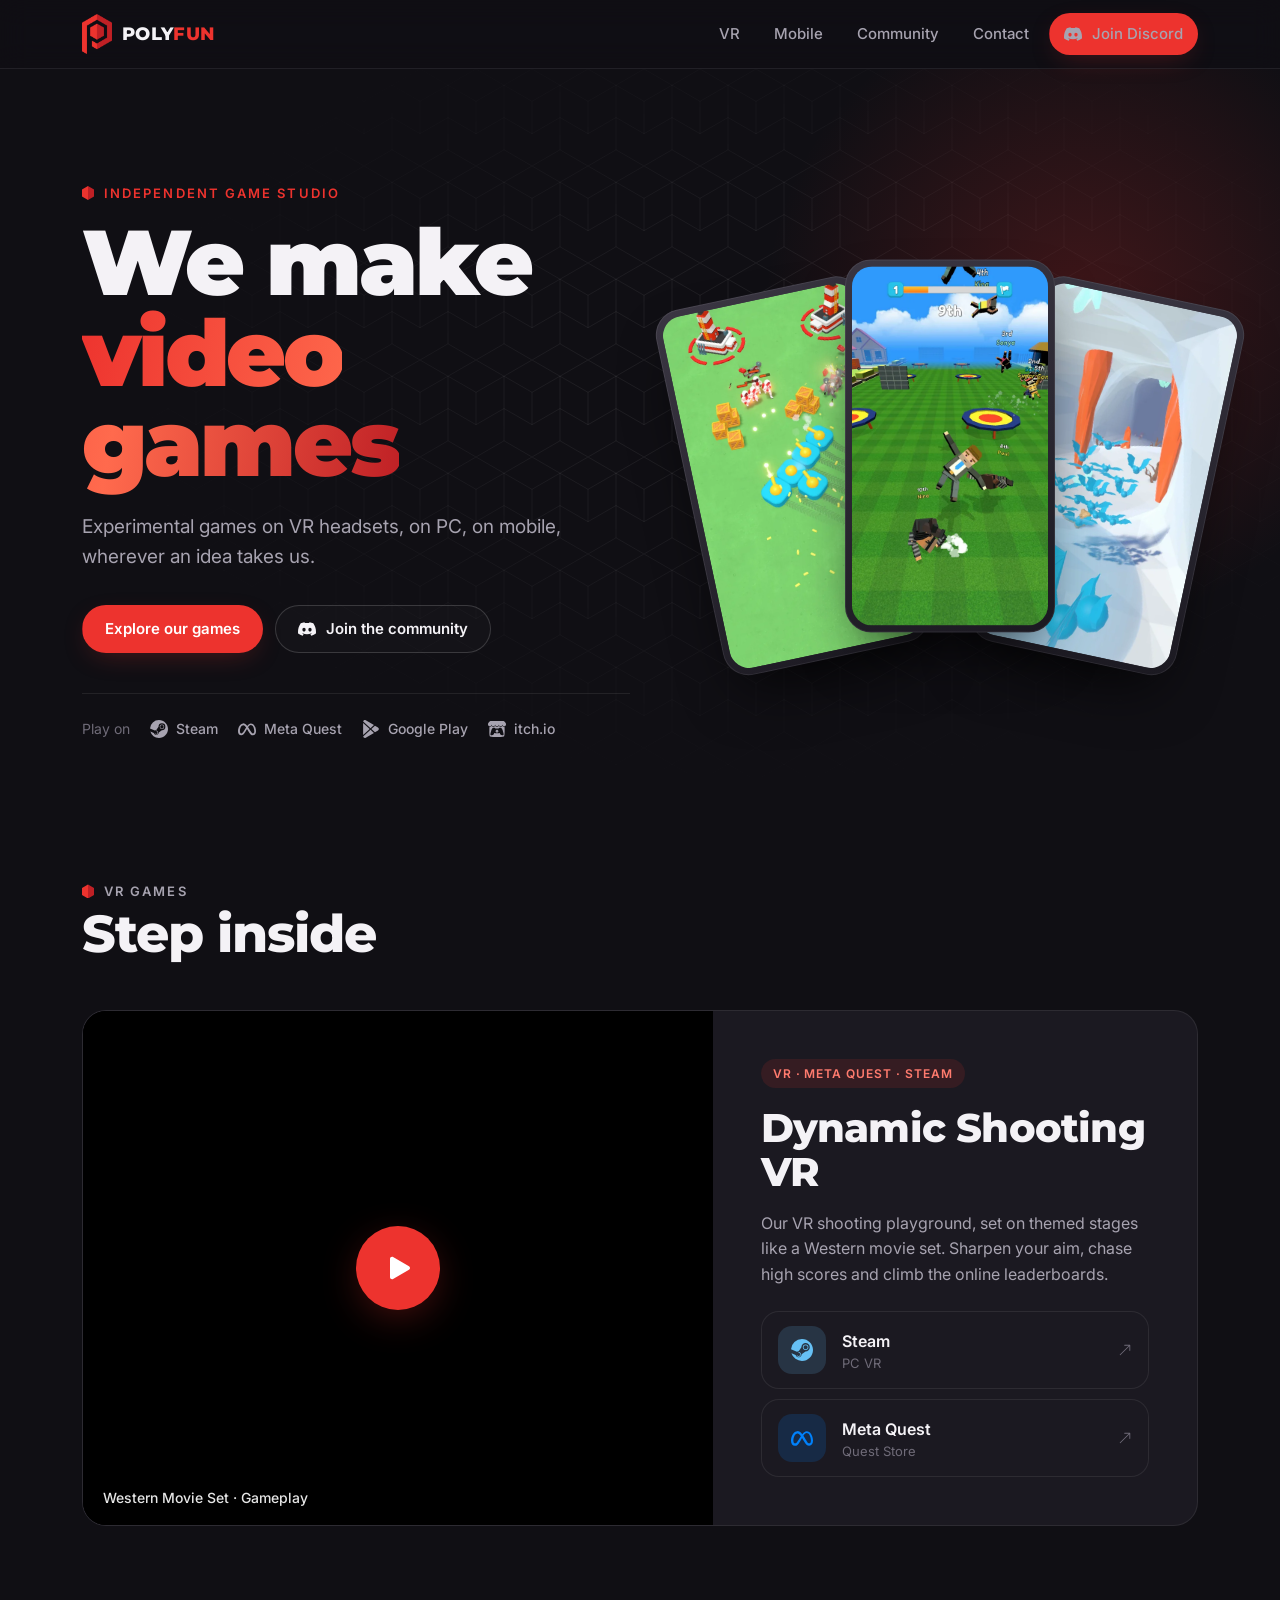
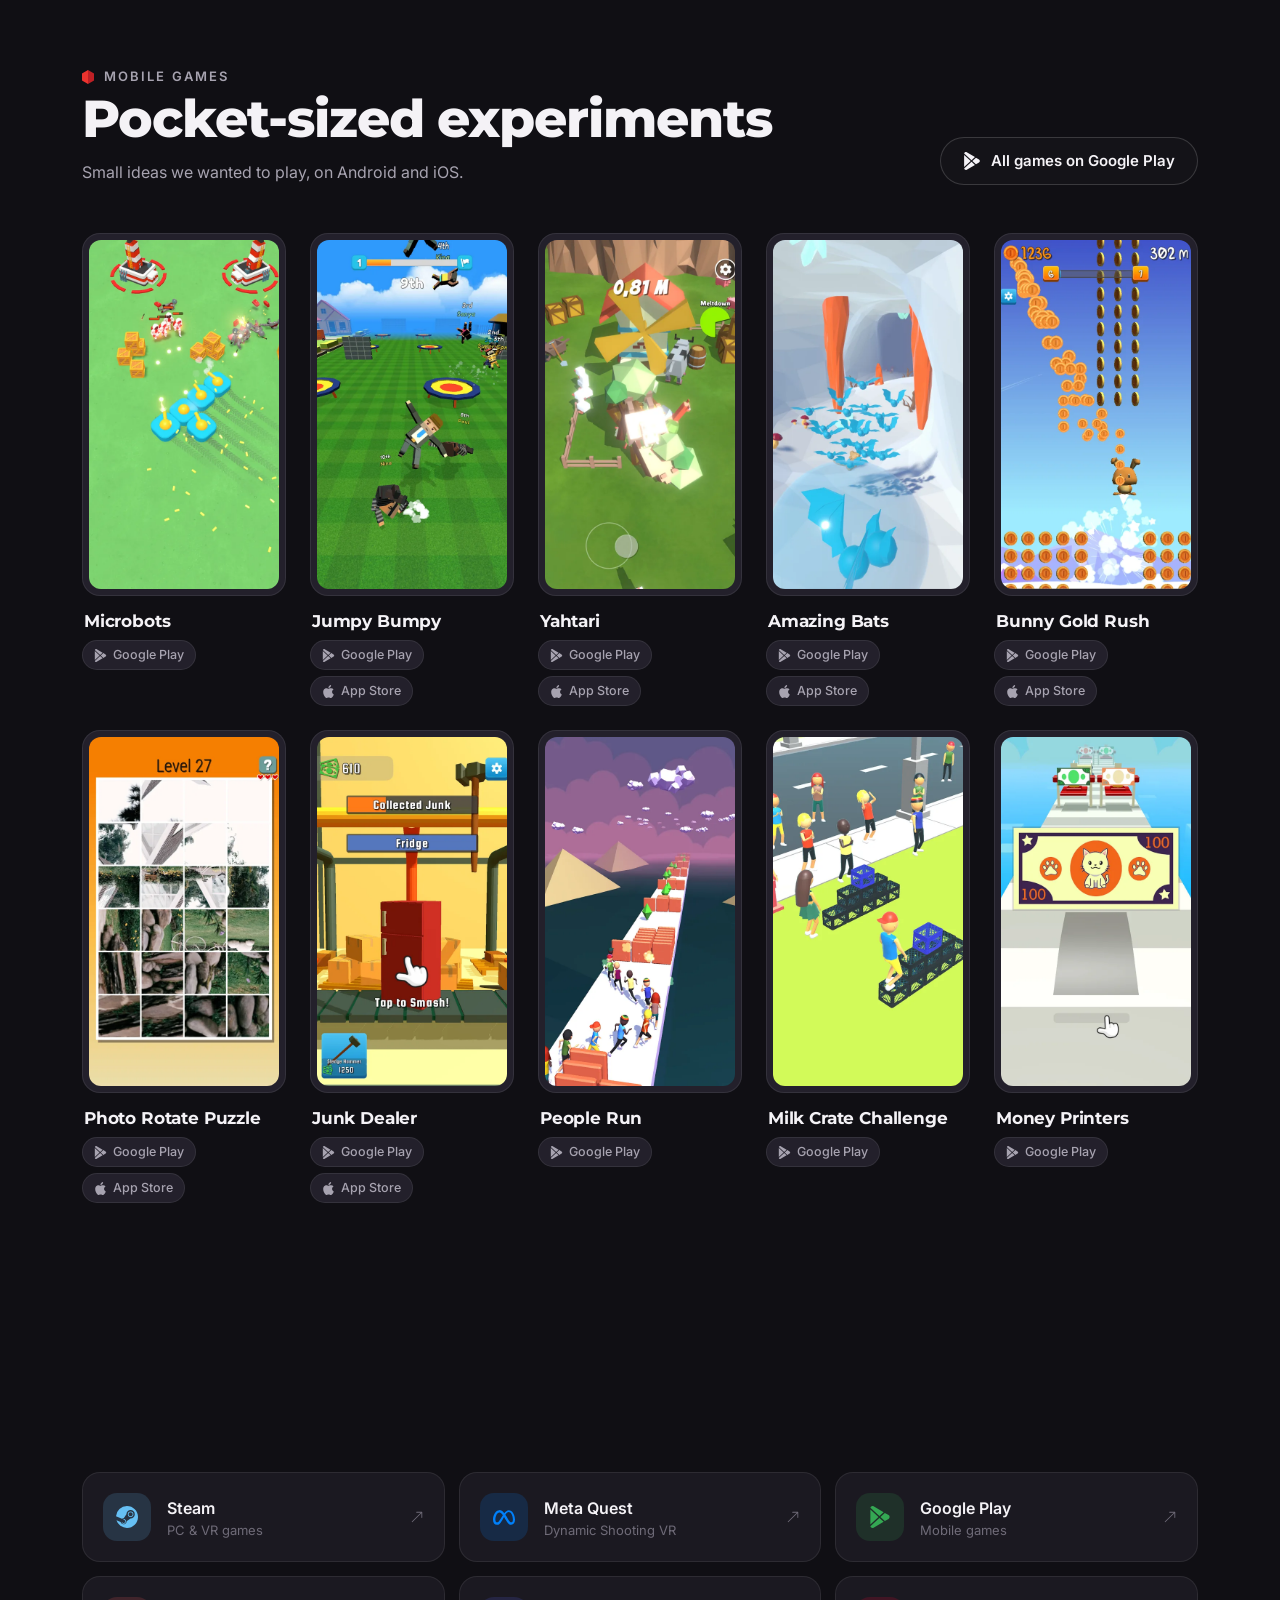
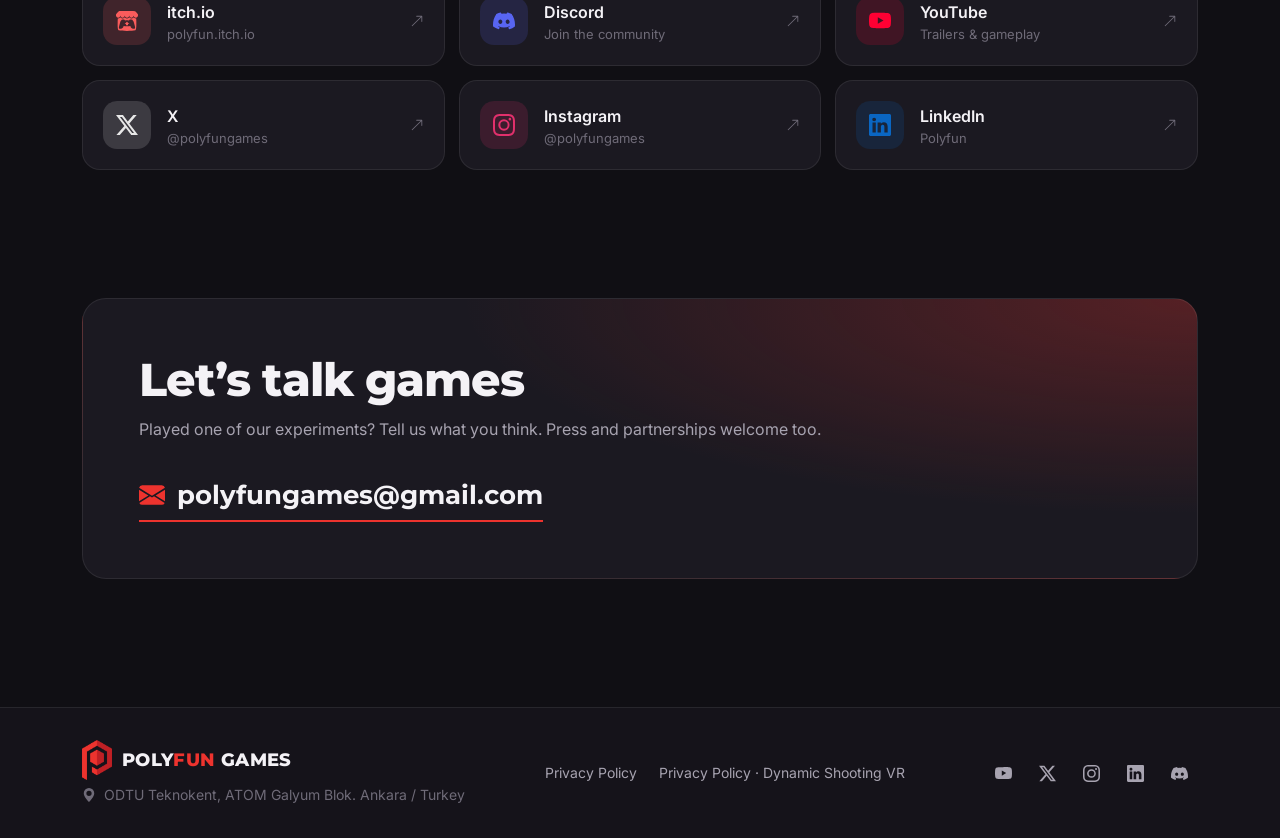
==== commit 349e8bbb: "Some links and texts are updated" ====
--- a/index.html
+++ b/index.html
@@ -4,14 +4,14 @@
   <meta charset="utf-8">
   <meta name="viewport" content="width=device-width, initial-scale=1">
   <title>Polyfun Games — We make video games</title>
-  <meta name="description" content="Polyfun Games is an independent game studio from Ankara, Turkey, making VR and mobile games.">
+  <meta name="description" content="Polyfun Games: an independent studio from Ankara, Turkey. We make experimental games on VR headsets, on PC, on mobile, wherever an idea takes us.">
   <link rel="canonical" href="https://www.polyfungames.com/">
   <meta name="theme-color" content="#100f14">
 
   <meta property="og:type" content="website">
   <meta property="og:site_name" content="Polyfun Games">
   <meta property="og:title" content="Polyfun Games — We make video games">
-  <meta property="og:description" content="Independent game studio from Ankara, Turkey, making VR and mobile games.">
+  <meta property="og:description" content="We make experimental games on VR headsets, on PC, on mobile, wherever an idea takes us.">
   <meta property="og:url" content="https://www.polyfungames.com/">
   <meta property="og:image" content="https://www.polyfungames.com/assets/img/og-image.png">
   <meta name="twitter:card" content="summary_large_image">
@@ -32,6 +32,8 @@
 <svg width="0" height="0" style="position:absolute" aria-hidden="true">
   <symbol id="i-steam" viewBox="0 0 16 16"><path d="M.329 10.333A8.01 8.01 0 0 0 7.99 16C12.414 16 16 12.418 16 8s-3.586-8-8.009-8A8.006 8.006 0 0 0 0 7.468l.003.006 4.304 1.769A2.2 2.2 0 0 1 5.62 8.88l1.96-2.844-.001-.04a3.046 3.046 0 0 1 3.042-3.043 3.046 3.046 0 0 1 3.042 3.043 3.047 3.047 0 0 1-3.111 3.044l-2.804 2a2.223 2.223 0 0 1-3.075 2.11 2.22 2.22 0 0 1-1.312-1.568L.33 10.333Z"/><path d="M4.868 12.683a1.715 1.715 0 0 0 1.318-3.165 1.7 1.7 0 0 0-1.263-.02l1.023.424a1.261 1.261 0 1 1-.97 2.33l-.99-.41a1.7 1.7 0 0 0 .882.84Zm3.726-6.687a2.03 2.03 0 0 0 2.027 2.029 2.03 2.03 0 0 0 2.027-2.029 2.03 2.03 0 0 0-2.027-2.027 2.03 2.03 0 0 0-2.027 2.027m2.03-1.527a1.524 1.524 0 1 1-.002 3.048 1.524 1.524 0 0 1 .002-3.048"/></symbol>
   <symbol id="i-play" viewBox="0 0 16 16"><path d="M14.222 9.374c1.037-.61 1.037-2.137 0-2.748L11.528 5.04 8.32 8l3.207 2.96zm-3.595 2.116L7.583 8.68 1.03 14.73c.201 1.029 1.36 1.61 2.303 1.055zM1 13.396V2.603L6.846 8zM1.03 1.27l6.553 6.05 3.044-2.81L3.333.215C2.39-.341 1.231.24 1.03 1.27"/></symbol>
+  <symbol id="i-apple" viewBox="0 0 16 16"><path d="M11.182.008C11.148-.03 9.923.023 8.857 1.18c-1.066 1.156-.902 2.482-.878 2.516s1.52.087 2.475-1.258.762-2.391.728-2.43m3.314 11.733c-.048-.096-2.325-1.234-2.113-3.422s1.675-2.789 1.698-2.854-.597-.79-1.254-1.157a3.7 3.7 0 0 0-1.563-.434c-.108-.003-.483-.095-1.254.116-.508.139-1.653.589-1.968.607-.316.018-1.256-.522-2.267-.665-.647-.125-1.333.131-1.824.328-.49.196-1.422.754-2.074 2.237-.652 1.482-.311 3.83-.067 4.56s.625 1.924 1.273 2.796c.576.984 1.34 1.667 1.659 1.899s1.219.386 1.843.067c.502-.308 1.408-.485 1.766-.472.357.013 1.061.154 1.782.539.571.197 1.111.115 1.652-.105.541-.221 1.324-1.059 2.238-2.758q.52-1.185.473-1.282"/></symbol>
+  <symbol id="i-meta" viewBox="0 0 16 16"><path fill-rule="evenodd" d="M8.217 5.243C9.145 3.988 10.171 3 11.483 3 13.96 3 16 6.153 16.001 9.907c0 2.29-.986 3.725-2.757 3.725-1.543 0-2.395-.866-3.924-3.424l-.667-1.123-.118-.197a55 55 0 0 0-.53-.877l-1.178 2.08c-1.673 2.925-2.615 3.541-3.923 3.541C1.086 13.632 0 12.217 0 9.973 0 6.388 1.995 3 4.598 3q.477-.001.924.122c.31.086.611.22.913.407.577.359 1.154.915 1.782 1.714m1.516 2.224q-.378-.614-.727-1.133L9 6.326c.845-1.305 1.543-1.954 2.372-1.954 1.723 0 3.102 2.537 3.102 5.653 0 1.188-.39 1.877-1.195 1.877-.773 0-1.142-.51-2.61-2.87zM4.846 4.756c.725.1 1.385.634 2.34 2.001A212 212 0 0 0 5.551 9.3c-1.357 2.126-1.826 2.603-2.581 2.603-.777 0-1.24-.682-1.24-1.9 0-2.602 1.298-5.264 2.846-5.264q.136 0 .27.018Z"/></symbol>
   <symbol id="i-itch" viewBox="0 0 24 24"><path d="M3.13 1.338C2.08 1.96.02 4.328 0 4.95v1.03c0 1.303 1.22 2.45 2.325 2.45 1.33 0 2.436-1.102 2.436-2.41 0 1.308 1.07 2.41 2.4 2.41 1.328 0 2.362-1.102 2.362-2.41 0 1.308 1.137 2.41 2.466 2.41h.024c1.33 0 2.466-1.102 2.466-2.41 0 1.308 1.034 2.41 2.363 2.41 1.33 0 2.4-1.102 2.4-2.41 0 1.308 1.106 2.41 2.435 2.41C22.78 8.43 24 7.282 24 5.98V4.95c-.02-.62-2.082-2.99-3.13-3.612-3.253-.114-5.508-.134-8.87-.133-3.362 0-7.945.053-8.87.133zm6.376 6.477a2.74 2.74 0 0 1-.468.602c-.5.49-1.19.795-1.947.795a2.786 2.786 0 0 1-1.95-.795c-.182-.178-.32-.37-.446-.59-.127.222-.303.412-.486.59a2.788 2.788 0 0 1-1.95.795c-.092 0-.187-.025-.264-.052-.107 1.113-.152 2.176-.168 2.95v.005l-.006 1.167c.02 2.334-.23 7.564 1.03 8.85 1.952.454 5.545.662 9.15.663 3.605 0 7.198-.21 9.15-.664 1.26-1.284 1.01-6.514 1.03-8.848l-.006-1.167v-.004c-.016-.775-.06-1.838-.168-2.95-.077.026-.172.052-.263.052a2.788 2.788 0 0 1-1.95-.795c-.184-.178-.36-.368-.486-.59-.127.22-.265.412-.447.59a2.786 2.786 0 0 1-1.95.794c-.76 0-1.446-.303-1.948-.793a2.74 2.74 0 0 1-.468-.602 2.738 2.738 0 0 1-.463.602 2.787 2.787 0 0 1-1.95.794h-.16a2.787 2.787 0 0 1-1.95-.793 2.738 2.738 0 0 1-.464-.602zm-2.004 2.59v.002c.795.002 1.5 0 2.373.953.687-.072 1.406-.108 2.125-.107.72 0 1.438.035 2.125.107.873-.953 1.578-.95 2.372-.953.376 0 1.876 0 2.92 2.934l1.123 4.028c.832 2.995-.266 3.068-1.636 3.07-2.03-.075-3.156-1.55-3.156-3.025-1.124.184-2.436.276-3.748.277-1.312 0-2.624-.093-3.748-.277 0 1.475-1.125 2.95-3.156 3.026-1.37-.004-2.468-.077-1.636-3.072l1.122-4.027c1.045-2.934 2.545-2.934 2.92-2.934zM12 12.714c-.002.002-2.14 1.964-2.523 2.662l1.4-.056v1.22c0 .056.56.033 1.123.007.562.026 1.124.05 1.124-.008v-1.22l1.4.055C14.138 14.677 12 12.713 12 12.713z"/></symbol>
   <symbol id="i-discord" viewBox="0 0 16 16"><path d="M13.545 2.907a13.2 13.2 0 0 0-3.257-1.011.05.05 0 0 0-.052.025c-.141.25-.297.577-.406.833a12.2 12.2 0 0 0-3.658 0 8 8 0 0 0-.412-.833.05.05 0 0 0-.052-.025c-1.125.194-2.22.534-3.257 1.011a.04.04 0 0 0-.021.018C.356 6.024-.213 9.047.066 12.032q.003.022.021.037a13.3 13.3 0 0 0 3.995 2.02.05.05 0 0 0 .056-.019q.463-.63.818-1.329a.05.05 0 0 0-.01-.059l-.018-.011a9 9 0 0 1-1.248-.595.05.05 0 0 1-.02-.066l.015-.019q.127-.095.248-.195a.05.05 0 0 1 .051-.007c2.619 1.196 5.454 1.196 8.041 0a.05.05 0 0 1 .053.007q.121.1.248.195a.05.05 0 0 1-.004.085 8 8 0 0 1-1.249.594.05.05 0 0 0-.03.03.05.05 0 0 0 .003.041c.24.465.515.909.817 1.329a.05.05 0 0 0 .056.019 13.2 13.2 0 0 0 4.001-2.02.05.05 0 0 0 .021-.037c.334-3.451-.559-6.449-2.366-9.106a.03.03 0 0 0-.02-.019m-8.198 7.307c-.789 0-1.438-.724-1.438-1.612s.637-1.613 1.438-1.613c.807 0 1.45.73 1.438 1.613 0 .888-.637 1.612-1.438 1.612m5.316 0c-.788 0-1.438-.724-1.438-1.612s.637-1.613 1.438-1.613c.807 0 1.451.73 1.438 1.613 0 .888-.631 1.612-1.438 1.612"/></symbol>
   <symbol id="i-youtube" viewBox="0 0 16 16"><path d="M8.051 1.999h.089c.822.003 4.987.033 6.11.335a2.01 2.01 0 0 1 1.415 1.42c.101.38.172.883.22 1.402l.01.104.022.26.008.104c.065.914.073 1.77.074 1.957v.075c-.001.194-.01 1.108-.082 2.06l-.008.105-.009.104c-.05.572-.124 1.14-.235 1.558a2.01 2.01 0 0 1-1.415 1.42c-1.16.312-5.569.334-6.18.335h-.142c-.309 0-1.587-.006-2.927-.052l-.17-.006-.087-.004-.171-.007-.171-.007c-1.11-.049-2.167-.128-2.654-.26a2.01 2.01 0 0 1-1.415-1.419c-.111-.417-.185-.986-.235-1.558L.09 9.82l-.008-.104A31 31 0 0 1 0 7.68v-.123c.002-.215.01-.958.064-1.778l.007-.103.003-.052.008-.104.022-.26.01-.104c.048-.519.119-1.023.22-1.402a2.01 2.01 0 0 1 1.415-1.42c.487-.13 1.544-.21 2.654-.26l.17-.007.172-.006.086-.003.171-.007A100 100 0 0 1 7.858 2zM6.4 5.209v4.818l4.157-2.408z"/></symbol>
@@ -70,10 +72,10 @@
   <section class="hero">
     <div class="wrap">
       <div>
-        <p class="eyebrow">Independent game studio · Ankara</p>
-        <h1>We make <span class="accent">video games.</span></h1>
+        <p class="eyebrow">Independent game studio</p>
+        <h1>We make <span class="accent">video games</span></h1>
         <p class="hero-lede">
-          Polyfun Games builds VR and mobile games that are quick to pick up and hard to put down.
+          Experimental games on VR headsets, on PC, on mobile, wherever an idea takes us.
         </p>
         <div class="hero-actions">
           <a class="btn btn-primary" href="#vr">Explore our games</a>
@@ -84,6 +86,7 @@
         <div class="hero-platforms">
           <span>Play on</span>
           <a href="https://store.steampowered.com/developer/polyfun" target="_blank" rel="noopener"><svg class="icon"><use href="#i-steam"/></svg> Steam</a>
+          <a href="https://www.meta.com/experiences/dynamic-shooting-vr/7082199125159451/" target="_blank" rel="noopener"><svg class="icon"><use href="#i-meta"/></svg> Meta Quest</a>
           <a href="https://play.google.com/store/apps/dev?id=7869876854271474881" target="_blank" rel="noopener"><svg class="icon"><use href="#i-play"/></svg> Google Play</a>
           <a href="https://polyfun.itch.io/" target="_blank" rel="noopener"><svg class="icon"><use href="#i-itch"/></svg> itch.io</a>
         </div>
@@ -93,7 +96,7 @@
         <img class="mark" src="assets/img/logo-mark.png" alt="">
         <div class="phone phone-1"><img src="assets/img/games/microbots.webp" alt=""></div>
         <div class="phone phone-2"><img src="assets/img/games/jumpy-bumpy.webp" alt=""></div>
-        <div class="phone phone-3"><img src="assets/img/games/couple-merge.webp" alt=""></div>
+        <div class="phone phone-3"><img src="assets/img/games/amazing-bats.webp" alt=""></div>
       </div>
     </div>
   </section>
@@ -104,7 +107,7 @@
       <div class="section-head reveal">
         <div>
           <p class="eyebrow">VR Games</p>
-          <h2>Step inside.</h2>
+          <h2>Step inside</h2>
         </div>
       </div>
 
@@ -112,7 +115,7 @@
         <div class="feature-media">
           <!-- Click-to-load YouTube player. To change the video, update data-yt and the href. -->
           <a class="yt" href="https://www.youtube.com/watch?v=2rqLua06fVM" data-yt="2rqLua06fVM"
-             style="background-image:url('https://i.ytimg.com/vi/2rqLua06fVM/hqdefault.jpg')"
+             style="background-image:url('https://i.ytimg.com/vi/2rqLua06fVM/maxresdefault.jpg')"
              target="_blank" rel="noopener"
              aria-label="Play video: Dynamic Shooting VR - Western Movie Set, Gameplay 2">
             <span class="yt-play"><svg class="icon"><use href="#i-playbtn"/></svg></span>
@@ -120,29 +123,36 @@
           </a>
         </div>
         <div class="feature-body">
-          <span class="tag">VR · Steam</span>
+          <span class="tag">VR · Meta Quest · Steam</span>
           <h3>Dynamic Shooting VR</h3>
           <p>
-            A VR shooting game set on themed stages, like a Western movie set.
+            Our VR shooting playground, set on themed stages like a Western movie set.
             Sharpen your aim, chase high scores and climb the online leaderboards.
           </p>
-          <a class="btn btn-primary" href="https://store.steampowered.com/app/2549600/" target="_blank" rel="noopener">
-            <svg class="icon"><use href="#i-steam"/></svg> View on Steam
-          </a>
+          <div class="feature-actions">
+            <a class="link-card steam" href="https://store.steampowered.com/app/2549600/" target="_blank" rel="noopener">
+              <span class="badge"><svg class="icon"><use href="#i-steam"/></svg></span>
+              <span><strong>Steam</strong><small>PC VR</small></span>
+              <svg class="icon go"><use href="#i-arrow"/></svg></a>
+            <a class="link-card meta" href="https://www.meta.com/experiences/dynamic-shooting-vr/7082199125159451/" target="_blank" rel="noopener">
+              <span class="badge"><svg class="icon"><use href="#i-meta"/></svg></span>
+              <span><strong>Meta Quest</strong><small>Quest Store</small></span>
+              <svg class="icon go"><use href="#i-arrow"/></svg></a>
+          </div>
         </div>
       </article>
     </div>
   </section>
 
   <!-- ============ MOBILE GAMES ============
-       To add a game: drop a 9:16 screenshot in assets/img/games/ and copy one <li> block. -->
+       To add a game: drop a 9:16 screenshot in assets/img/games/ and copy one <li> block. Remove a store link if the game isn’t on that store. -->
   <section class="section" id="mobile">
     <div class="wrap">
       <div class="section-head reveal">
         <div>
           <p class="eyebrow">Mobile Games</p>
-          <h2>Fun in your pocket.</h2>
-          <p>Bite-sized games for Android, built to be played anywhere.</p>
+          <h2>Pocket-sized experiments</h2>
+          <p>Small ideas we wanted to play, on Android and iOS.</p>
         </div>
         <a class="btn btn-ghost" href="https://play.google.com/store/apps/dev?id=7869876854271474881" target="_blank" rel="noopener">
           <svg class="icon"><use href="#i-play"/></svg> All games on Google Play
@@ -153,34 +163,78 @@
         <li class="game reveal">
           <div class="game-shot"><img src="assets/img/games/microbots.webp" alt="Microbots gameplay screenshot" loading="lazy" width="540" height="960"></div>
           <h3>Microbots</h3>
+          <div class="stores">
+            <a href="https://play.google.com/store/apps/details?id=com.polyfungames.battletanksquad" target="_blank" rel="noopener" aria-label="Microbots on Google Play"><svg class="icon"><use href="#i-play"/></svg> Google Play</a>
+          </div>
         </li>
         <li class="game reveal">
           <div class="game-shot"><img src="assets/img/games/jumpy-bumpy.webp" alt="Jumpy Bumpy gameplay screenshot" loading="lazy" width="540" height="960"></div>
           <h3>Jumpy Bumpy</h3>
+          <div class="stores">
+            <a href="https://play.google.com/store/apps/details?id=com.polyfungames.jumpybumpy" target="_blank" rel="noopener" aria-label="Jumpy Bumpy on Google Play"><svg class="icon"><use href="#i-play"/></svg> Google Play</a>
+            <a href="https://apps.apple.com/us/app/jumpy-bumpy-ragdoll-race/id1516381586" target="_blank" rel="noopener" aria-label="Jumpy Bumpy on the App Store"><svg class="icon"><use href="#i-apple"/></svg> App Store</a>
+          </div>
+        </li>
+        <li class="game reveal">
+          <div class="game-shot"><img src="assets/img/games/yahtari.webp" alt="Yahtari gameplay screenshot" loading="lazy" width="540" height="960"></div>
+          <h3>Yahtari</h3>
+          <div class="stores">
+            <a href="https://play.google.com/store/apps/details?id=com.polyfungames.yahtari" target="_blank" rel="noopener" aria-label="Yahtari on Google Play"><svg class="icon"><use href="#i-play"/></svg> Google Play</a>
+            <a href="https://apps.apple.com/us/app/yahtari/id6455428087" target="_blank" rel="noopener" aria-label="Yahtari on the App Store"><svg class="icon"><use href="#i-apple"/></svg> App Store</a>
+          </div>
+        </li>
+        <li class="game reveal">
+          <div class="game-shot"><img src="assets/img/games/amazing-bats.webp" alt="Amazing Bats gameplay screenshot" loading="lazy" width="540" height="960"></div>
+          <h3>Amazing Bats</h3>
+          <div class="stores">
+            <a href="https://play.google.com/store/apps/details?id=com.polyfungames.amazingbats" target="_blank" rel="noopener" aria-label="Amazing Bats on Google Play"><svg class="icon"><use href="#i-play"/></svg> Google Play</a>
+            <a href="https://apps.apple.com/us/app/amazing-bats/id1578488501" target="_blank" rel="noopener" aria-label="Amazing Bats on the App Store"><svg class="icon"><use href="#i-apple"/></svg> App Store</a>
+          </div>
         </li>
         <li class="game reveal">
           <div class="game-shot"><img src="assets/img/games/bunny-gold-rush.webp" alt="Bunny Gold Rush gameplay screenshot" loading="lazy" width="540" height="959"></div>
           <h3>Bunny Gold Rush</h3>
+          <div class="stores">
+            <a href="https://play.google.com/store/apps/details?id=com.polyfungames.bunnygoldrush" target="_blank" rel="noopener" aria-label="Bunny Gold Rush on Google Play"><svg class="icon"><use href="#i-play"/></svg> Google Play</a>
+            <a href="https://apps.apple.com/us/app/bunny-gold-rush/id1512966740" target="_blank" rel="noopener" aria-label="Bunny Gold Rush on the App Store"><svg class="icon"><use href="#i-apple"/></svg> App Store</a>
+          </div>
+        </li>
+        <li class="game reveal">
+          <div class="game-shot"><img src="assets/img/games/photo-rotate-puzzle.webp" alt="Photo Rotate Puzzle gameplay screenshot" loading="lazy" width="540" height="960"></div>
+          <h3>Photo Rotate Puzzle</h3>
+          <div class="stores">
+            <a href="https://play.google.com/store/apps/details?id=com.polyfungames.photorotatepuzzle" target="_blank" rel="noopener" aria-label="Photo Rotate Puzzle on Google Play"><svg class="icon"><use href="#i-play"/></svg> Google Play</a>
+            <a href="https://apps.apple.com/us/app/photo-rotate-puzzle/id1661858377" target="_blank" rel="noopener" aria-label="Photo Rotate Puzzle on the App Store"><svg class="icon"><use href="#i-apple"/></svg> App Store</a>
+          </div>
+        </li>
+        <li class="game reveal">
+          <div class="game-shot"><img src="assets/img/games/junk-dealer.webp" alt="Junk Dealer gameplay screenshot" loading="lazy" width="540" height="960"></div>
+          <h3>Junk Dealer</h3>
+          <div class="stores">
+            <a href="https://play.google.com/store/apps/details?id=com.polyfungames.junkdealer" target="_blank" rel="noopener" aria-label="Junk Dealer on Google Play"><svg class="icon"><use href="#i-play"/></svg> Google Play</a>
+            <a href="https://apps.apple.com/us/app/junk-dealer/id1511047491" target="_blank" rel="noopener" aria-label="Junk Dealer on the App Store"><svg class="icon"><use href="#i-apple"/></svg> App Store</a>
+          </div>
         </li>
         <li class="game reveal">
           <div class="game-shot"><img src="assets/img/games/people-run.webp" alt="People Run gameplay screenshot" loading="lazy" width="540" height="960"></div>
           <h3>People Run</h3>
-        </li>
-        <li class="game reveal">
-          <div class="game-shot"><img src="assets/img/games/junk-dealer.webp" alt="Junk Dealer gameplay screenshot" loading="lazy" width="540" height="960"></div>
-          <h3>Junk Dealer</h3>
+          <div class="stores">
+            <a href="https://play.google.com/store/apps/details?id=com.polyfungames.peoplerun" target="_blank" rel="noopener" aria-label="People Run on Google Play"><svg class="icon"><use href="#i-play"/></svg> Google Play</a>
+          </div>
         </li>
         <li class="game reveal">
           <div class="game-shot"><img src="assets/img/games/milk-crate-challenge.webp" alt="Milk Crate Challenge gameplay screenshot" loading="lazy" width="540" height="960"></div>
           <h3>Milk Crate Challenge</h3>
-        </li>
-        <li class="game reveal">
-          <div class="game-shot"><img src="assets/img/games/couple-merge.webp" alt="Couple Merge gameplay screenshot" loading="lazy" width="540" height="960"></div>
-          <h3>Couple Merge</h3>
+          <div class="stores">
+            <a href="https://play.google.com/store/apps/details?id=com.polyfungames.cratechallenge" target="_blank" rel="noopener" aria-label="Milk Crate Challenge on Google Play"><svg class="icon"><use href="#i-play"/></svg> Google Play</a>
+          </div>
         </li>
         <li class="game reveal">
           <div class="game-shot"><img src="assets/img/games/money-printers.webp" alt="Money Printers gameplay screenshot" loading="lazy" width="540" height="960"></div>
           <h3>Money Printers</h3>
+          <div class="stores">
+            <a href="https://play.google.com/store/apps/details?id=com.polyfungames.moneyprinters" target="_blank" rel="noopener" aria-label="Money Printers on Google Play"><svg class="icon"><use href="#i-play"/></svg> Google Play</a>
+          </div>
         </li>
       </ul>
     </div>
@@ -192,7 +246,7 @@
       <div class="section-head reveal">
         <div>
           <p class="eyebrow">Find us</p>
-          <h2>Play, follow, say hi.</h2>
+          <h2>Play, follow, say hi</h2>
         </div>
       </div>
 
@@ -201,6 +255,10 @@
           <span class="badge"><svg class="icon"><use href="#i-steam"/></svg></span>
           <span><strong>Steam</strong><small>PC &amp; VR games</small></span>
           <svg class="icon go"><use href="#i-arrow"/></svg></a></li>
+        <li><a class="link-card meta" href="https://www.meta.com/experiences/dynamic-shooting-vr/7082199125159451/" target="_blank" rel="noopener">
+          <span class="badge"><svg class="icon"><use href="#i-meta"/></svg></span>
+          <span><strong>Meta Quest</strong><small>Dynamic Shooting VR</small></span>
+          <svg class="icon go"><use href="#i-arrow"/></svg></a></li>
         <li><a class="link-card play" href="https://play.google.com/store/apps/dev?id=7869876854271474881" target="_blank" rel="noopener">
           <span class="badge"><svg class="icon"><use href="#i-play"/></svg></span>
           <span><strong>Google Play</strong><small>Mobile games</small></span>
@@ -238,8 +296,8 @@
     <div class="wrap">
       <div class="contact reveal">
         <div>
-          <h2>Let’s talk games.</h2>
-          <p>Press, partnerships, publishing or just feedback, we read everything.</p>
+          <h2>Let’s talk games</h2>
+          <p>Played one of our experiments? Tell us what you think. Press and partnerships welcome too.</p>
         </div>
         <a class="contact-mail" href="mailto:polyfungames@gmail.com">
           <svg class="icon"><use href="#i-mail"/></svg> polyfungames@gmail.com
--- a/assets/css/style.css
+++ b/assets/css/style.css
@@ -248,12 +248,13 @@
 /* ---------- VR feature ---------- */
 
 .feature {
-  display: grid; grid-template-columns: 1.45fr 1fr;
+  display: grid; grid-template-columns: minmax(0, 1.3fr) minmax(0, 1fr);
   background: var(--surface);
   border: 1px solid var(--line); border-radius: calc(var(--radius) + 6px);
   overflow: hidden;
 }
-.feature-media { position: relative; background: #000; aspect-ratio: 16 / 9; }
+.feature-media { position: relative; background: #000; min-width: 0; }
+.feature-media::before { content: ""; display: block; padding-top: 56.25%; } /* 16:9 minimum */
 .feature-media iframe { position: absolute; inset: 0; width: 100%; height: 100%; border: 0; }
 
 /* click-to-load YouTube (no YouTube scripts until the visitor presses play) */
@@ -293,7 +294,8 @@
 }
 .feature-body h3 { font-size: clamp(28px, 3.4vw, 40px); font-weight: 800; }
 .feature-body p { margin: 0; color: var(--muted); }
-.feature-body .btn { align-self: flex-start; margin-top: 6px; }
+.feature-actions { display: grid; grid-template-columns: repeat(auto-fit, minmax(210px, 1fr)); gap: 10px; margin-top: 6px; }
+.feature-actions .link-card { padding: 14px 16px; }
 
 @media (max-width: 900px) {
   .feature { grid-template-columns: 1fr; }
@@ -302,8 +304,8 @@
 /* ---------- Mobile games grid ---------- */
 
 .games {
-  display: grid; grid-template-columns: repeat(4, 1fr);
-  gap: clamp(16px, 2.4vw, 28px);
+  display: grid; grid-template-columns: repeat(5, 1fr);
+  gap: clamp(16px, 2vw, 24px);
   list-style: none; margin: 0; padding: 0;
 }
 .game { position: relative; }
@@ -325,11 +327,20 @@
   box-shadow: 0 30px 50px -24px var(--red-glow);
 }
 .game:hover .game-shot img { transform: scale(1.04); }
-.game h3 { margin: 16px 4px 2px; font-size: 18px; font-weight: 700; letter-spacing: -0.01em; }
-.game p { margin: 0 4px; color: var(--faint); font-size: 14px; }
-
-@media (max-width: 900px) { .games { grid-template-columns: repeat(3, 1fr); } }
-@media (max-width: 620px) {
+.game h3 { margin: 16px 2px 10px; font-size: 17px; font-weight: 700; letter-spacing: -0.01em; }
+.stores { display: flex; flex-direction: column; align-items: flex-start; gap: 6px; }
+.stores a {
+  display: inline-flex; align-items: center; gap: 6px;
+  height: 30px; padding: 0 11px; border-radius: 999px;
+  background: var(--surface-2); border: 1px solid var(--line);
+  color: var(--muted); font-size: 12.5px; font-weight: 500; text-decoration: none; white-space: nowrap;
+  transition: color 0.2s, border-color 0.2s, background 0.2s;
+}
+.stores a:hover { color: var(--text); border-color: var(--line-strong); background: var(--surface); }
+.stores .icon { font-size: 13px; }
+
+/* 10 games: 5 or 2 columns keep the rows even */
+@media (max-width: 820px) {
   .games { grid-template-columns: repeat(2, 1fr); }
   .game h3 { font-size: 16px; }
 }
@@ -337,7 +348,7 @@
 /* ---------- Find us ---------- */
 
 .links {
-  display: grid; grid-template-columns: repeat(4, 1fr); gap: 14px;
+  display: grid; grid-template-columns: repeat(3, 1fr); gap: 14px;
   list-style: none; margin: 0; padding: 0;
 }
 .link-card {
@@ -366,6 +377,7 @@
 .link-card:hover .go { color: var(--text); transform: translate(2px, -2px); }
 
 .link-card.steam     { --brand: #66c0f4; }
+.link-card.meta      { --brand: #0081fb; }
 .link-card.play      { --brand: #34a853; }
 .link-card.itch      { --brand: #fa5c5c; }
 .link-card.discord   { --brand: #5865f2; }
@@ -375,7 +387,7 @@
 .link-card.instagram { --brand: #e1306c; }
 .link-card.linkedin  { --brand: #0a66c2; }
 
-@media (max-width: 1000px) { .links { grid-template-columns: repeat(2, 1fr); } }
+@media (max-width: 900px) { .links { grid-template-columns: repeat(2, 1fr); } }
 @media (max-width: 520px)  { .links { grid-template-columns: 1fr; } }
 
 /* ---------- Contact ---------- */
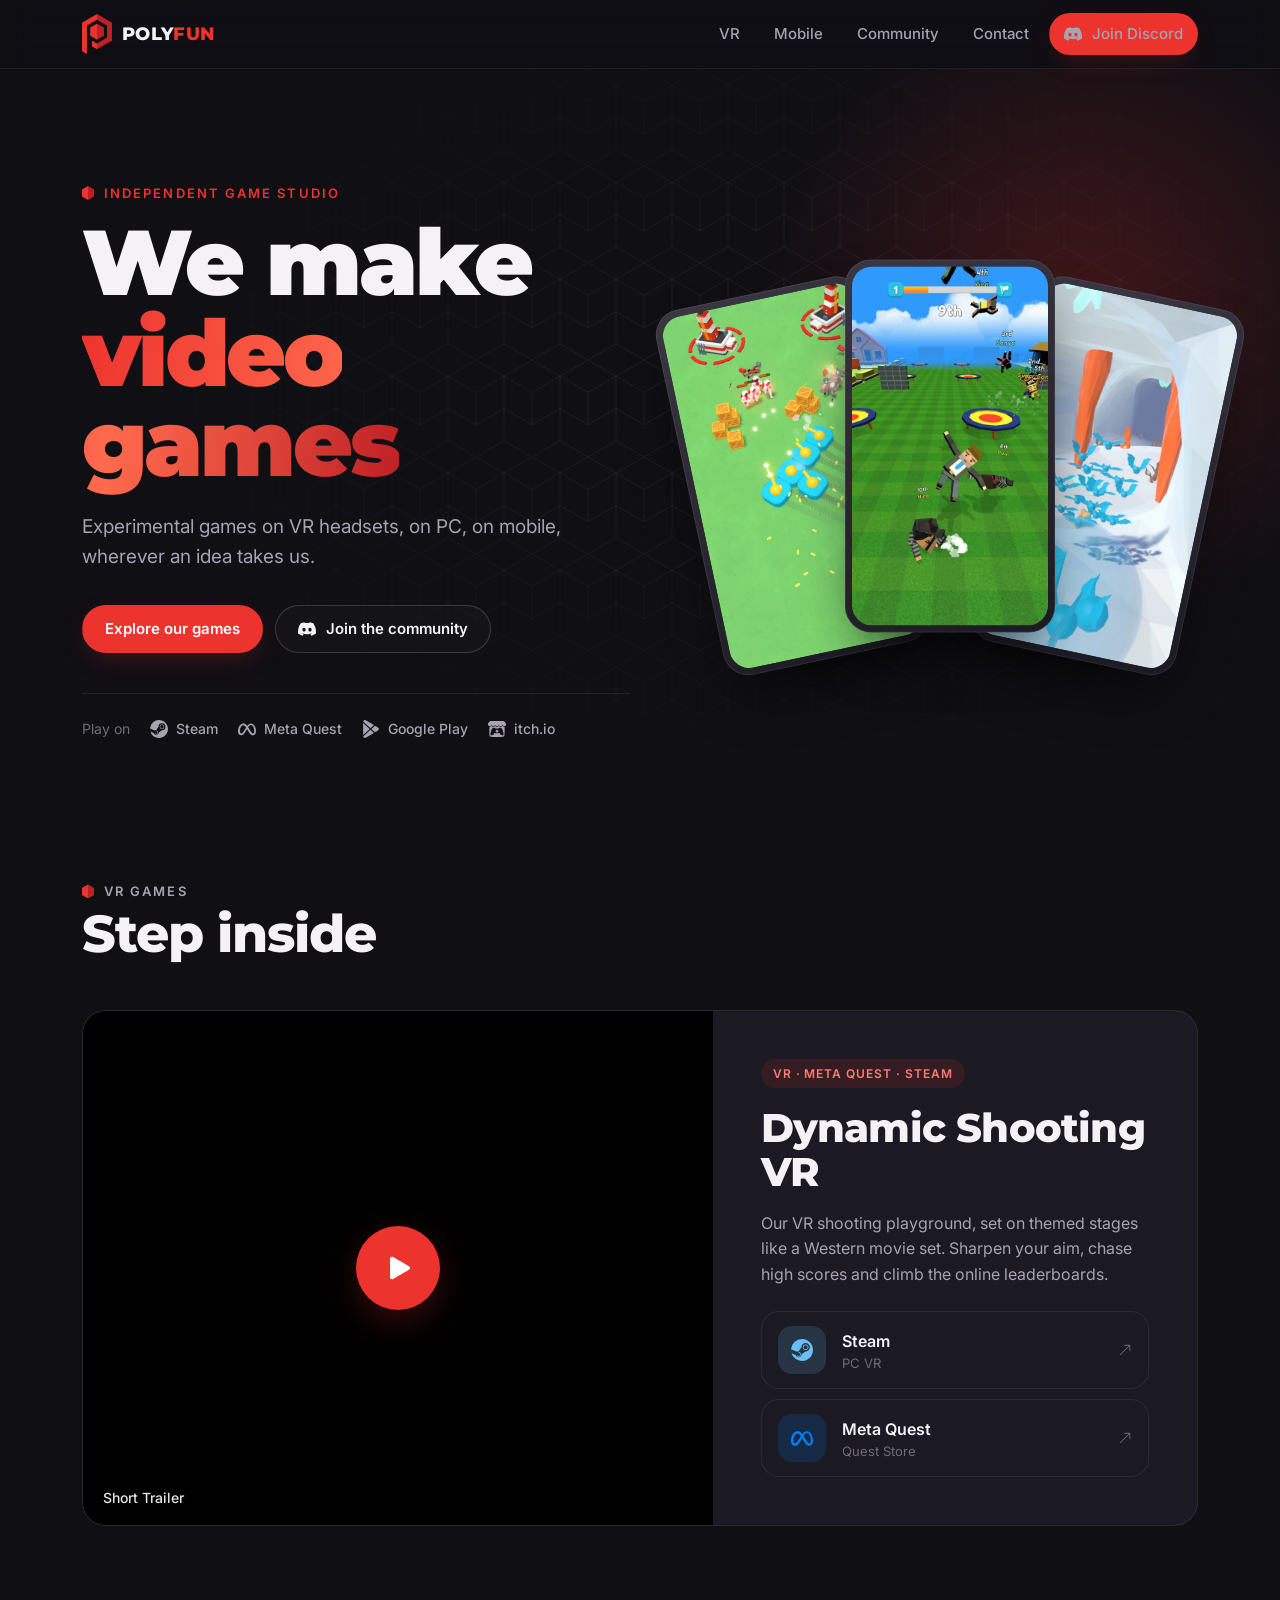
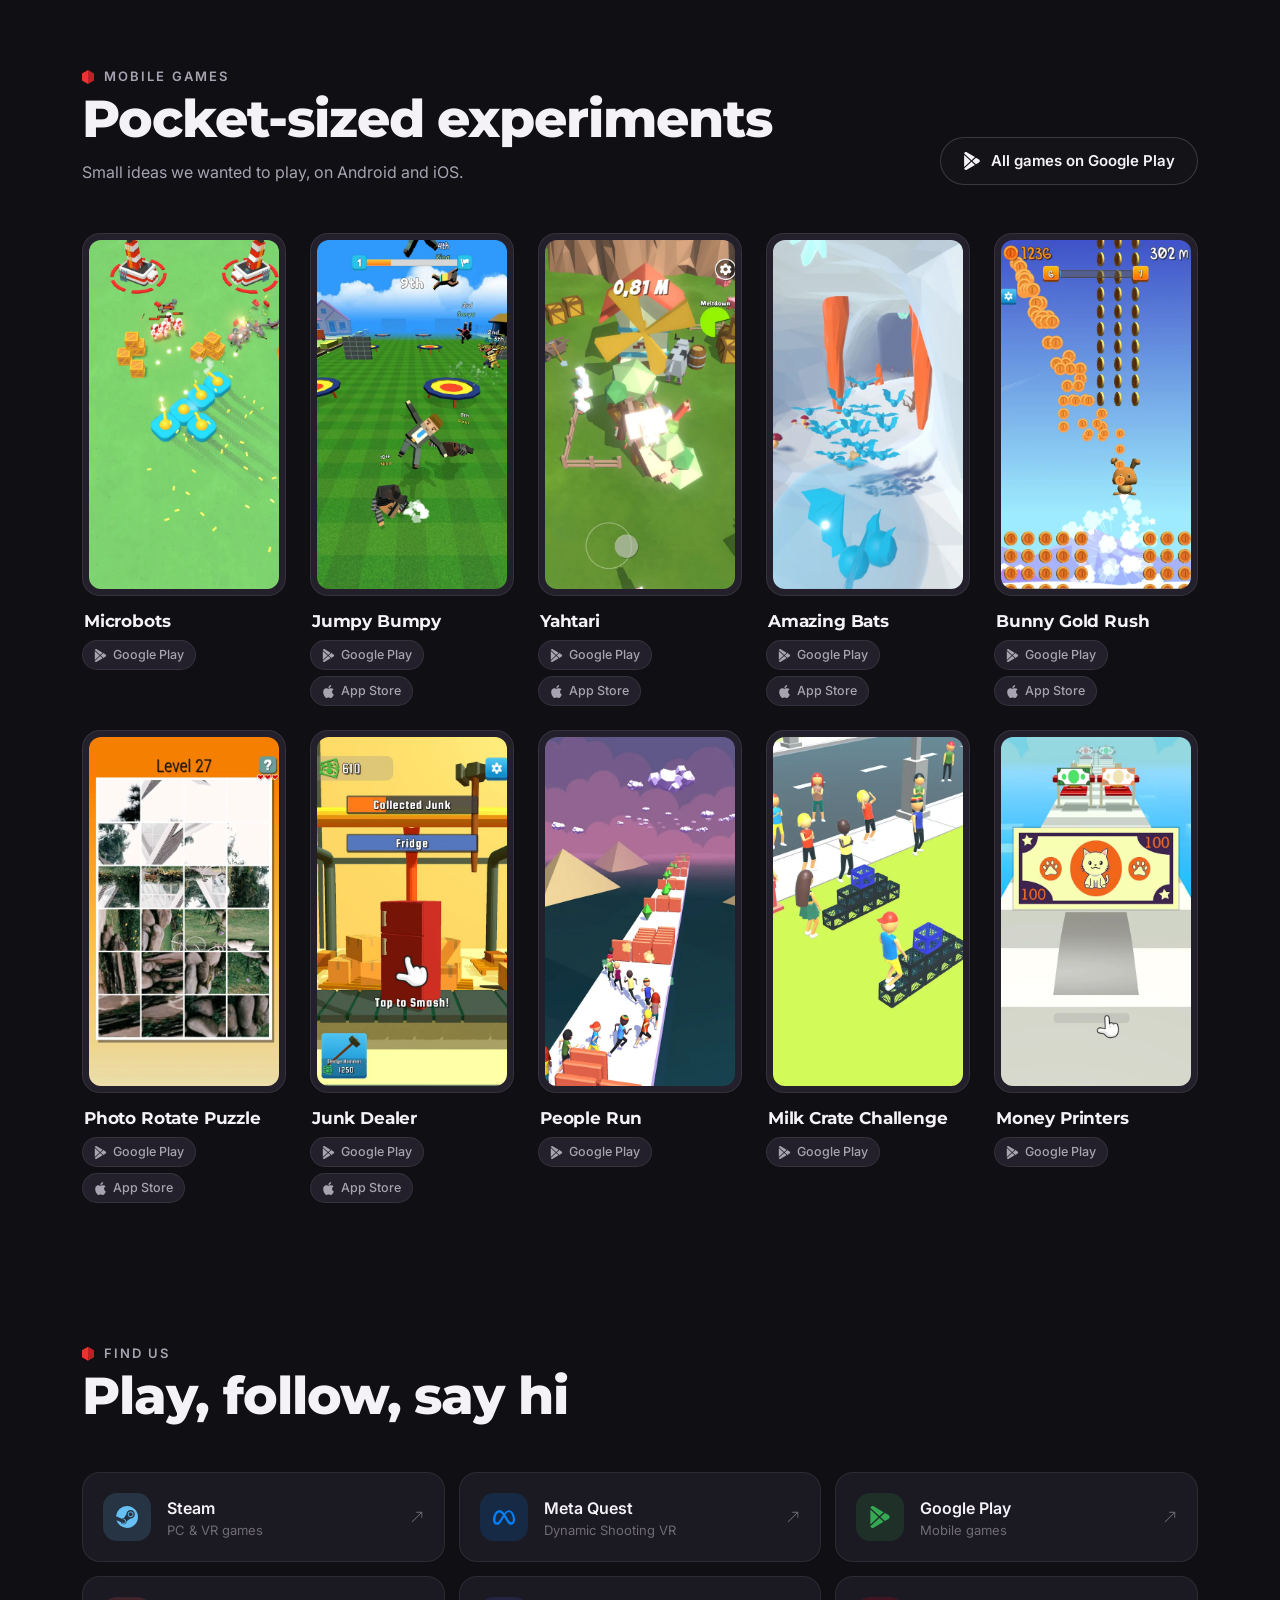
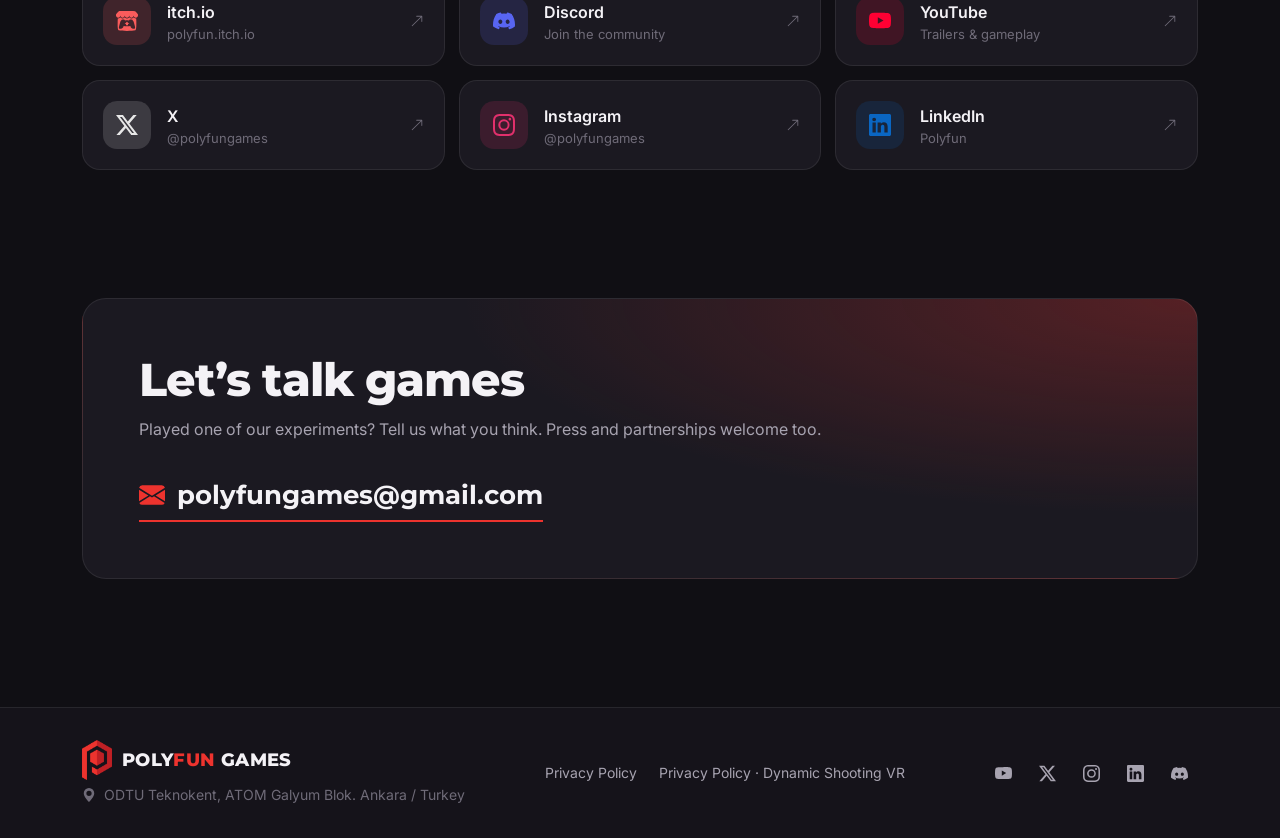
==== commit a8c9f9db: "Update video link and readme content" ====
--- a/index.html
+++ b/index.html
@@ -114,12 +114,12 @@
       <article class="feature reveal">
         <div class="feature-media">
           <!-- Click-to-load YouTube player. To change the video, update data-yt and the href. -->
-          <a class="yt" href="https://www.youtube.com/watch?v=2rqLua06fVM" data-yt="2rqLua06fVM"
-             style="background-image:url('https://i.ytimg.com/vi/2rqLua06fVM/maxresdefault.jpg')"
+          <a class="yt" href="https://www.youtube.com/watch?v=RR10ErG5CEY" data-yt="RR10ErG5CEY"
+             style="background-image:url('https://i.ytimg.com/vi/RR10ErG5CEY/maxresdefault.jpg')"
              target="_blank" rel="noopener"
-             aria-label="Play video: Dynamic Shooting VR - Western Movie Set, Gameplay 2">
+             aria-label="Play video: Dynamic Shooting VR - Short Trailer">
             <span class="yt-play"><svg class="icon"><use href="#i-playbtn"/></svg></span>
-            <span class="yt-label">Western Movie Set · Gameplay</span>
+            <span class="yt-label">Short Trailer</span>
           </a>
         </div>
         <div class="feature-body">
